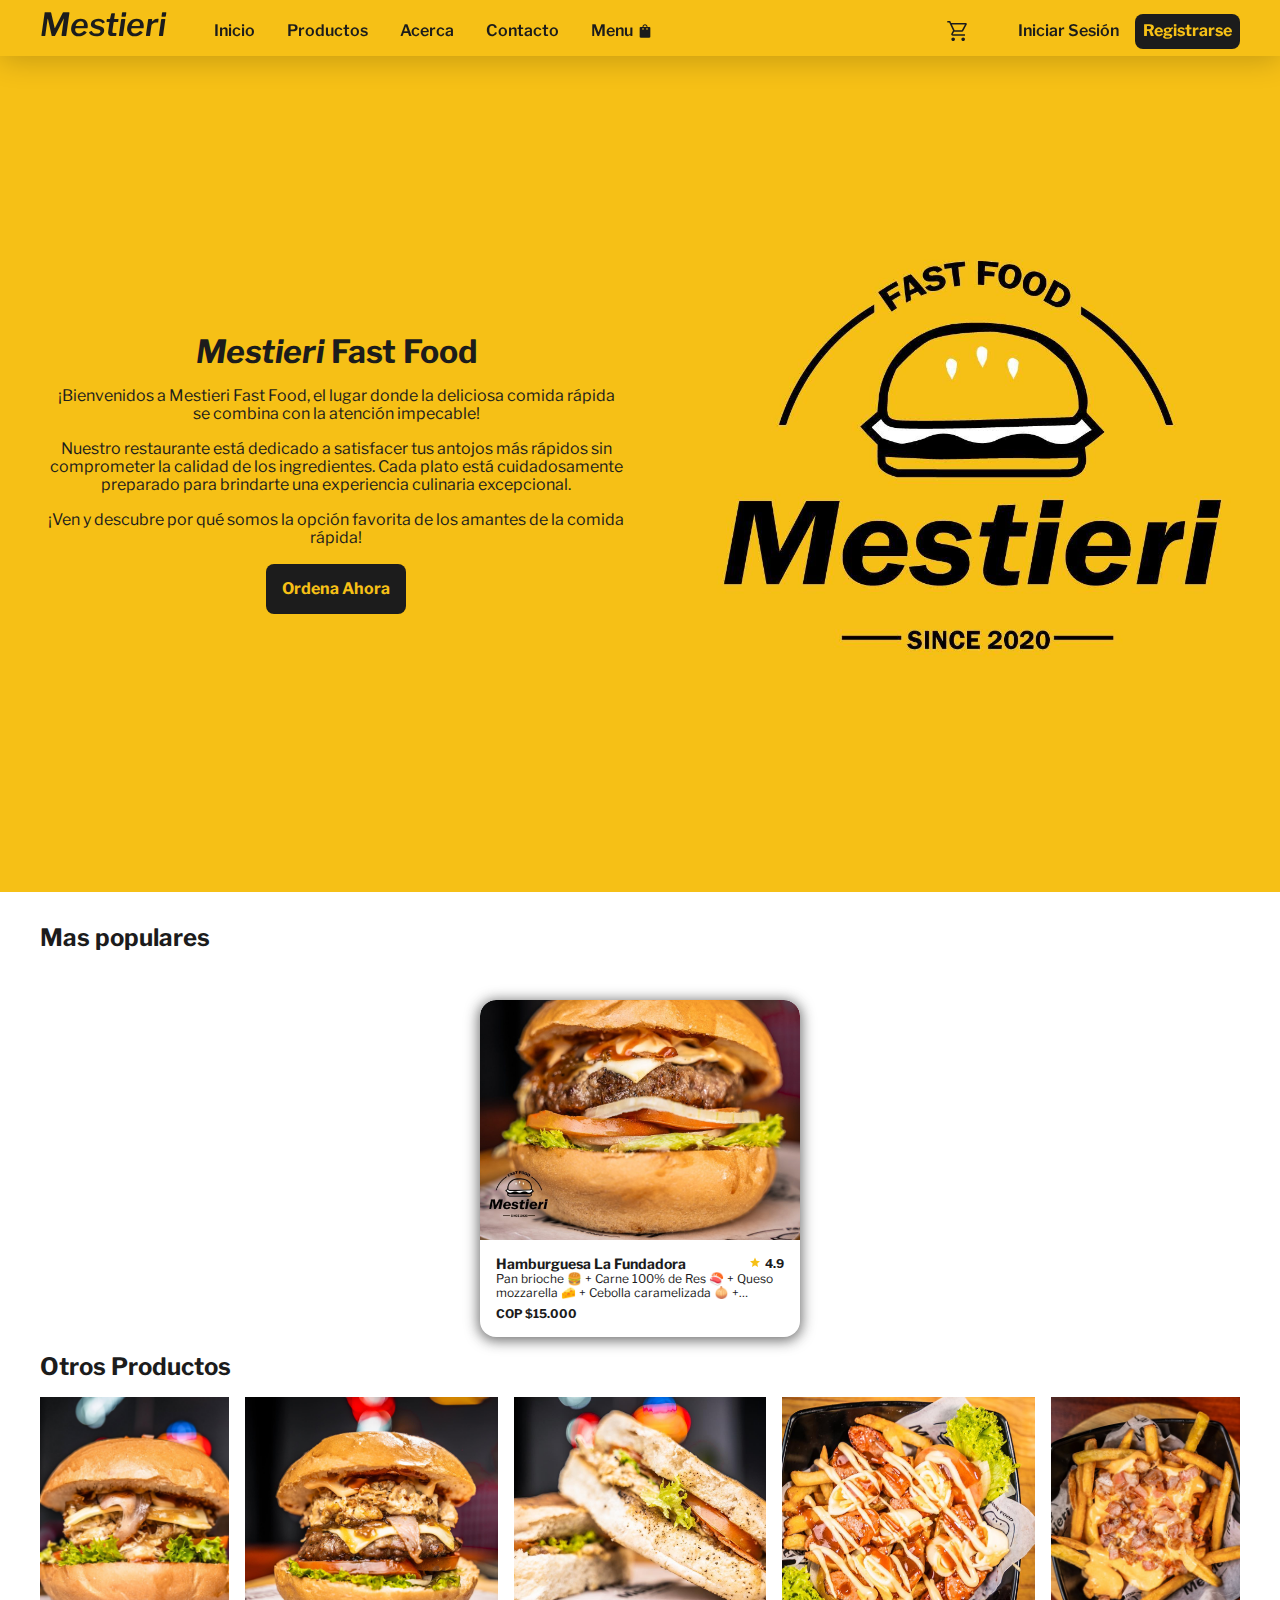
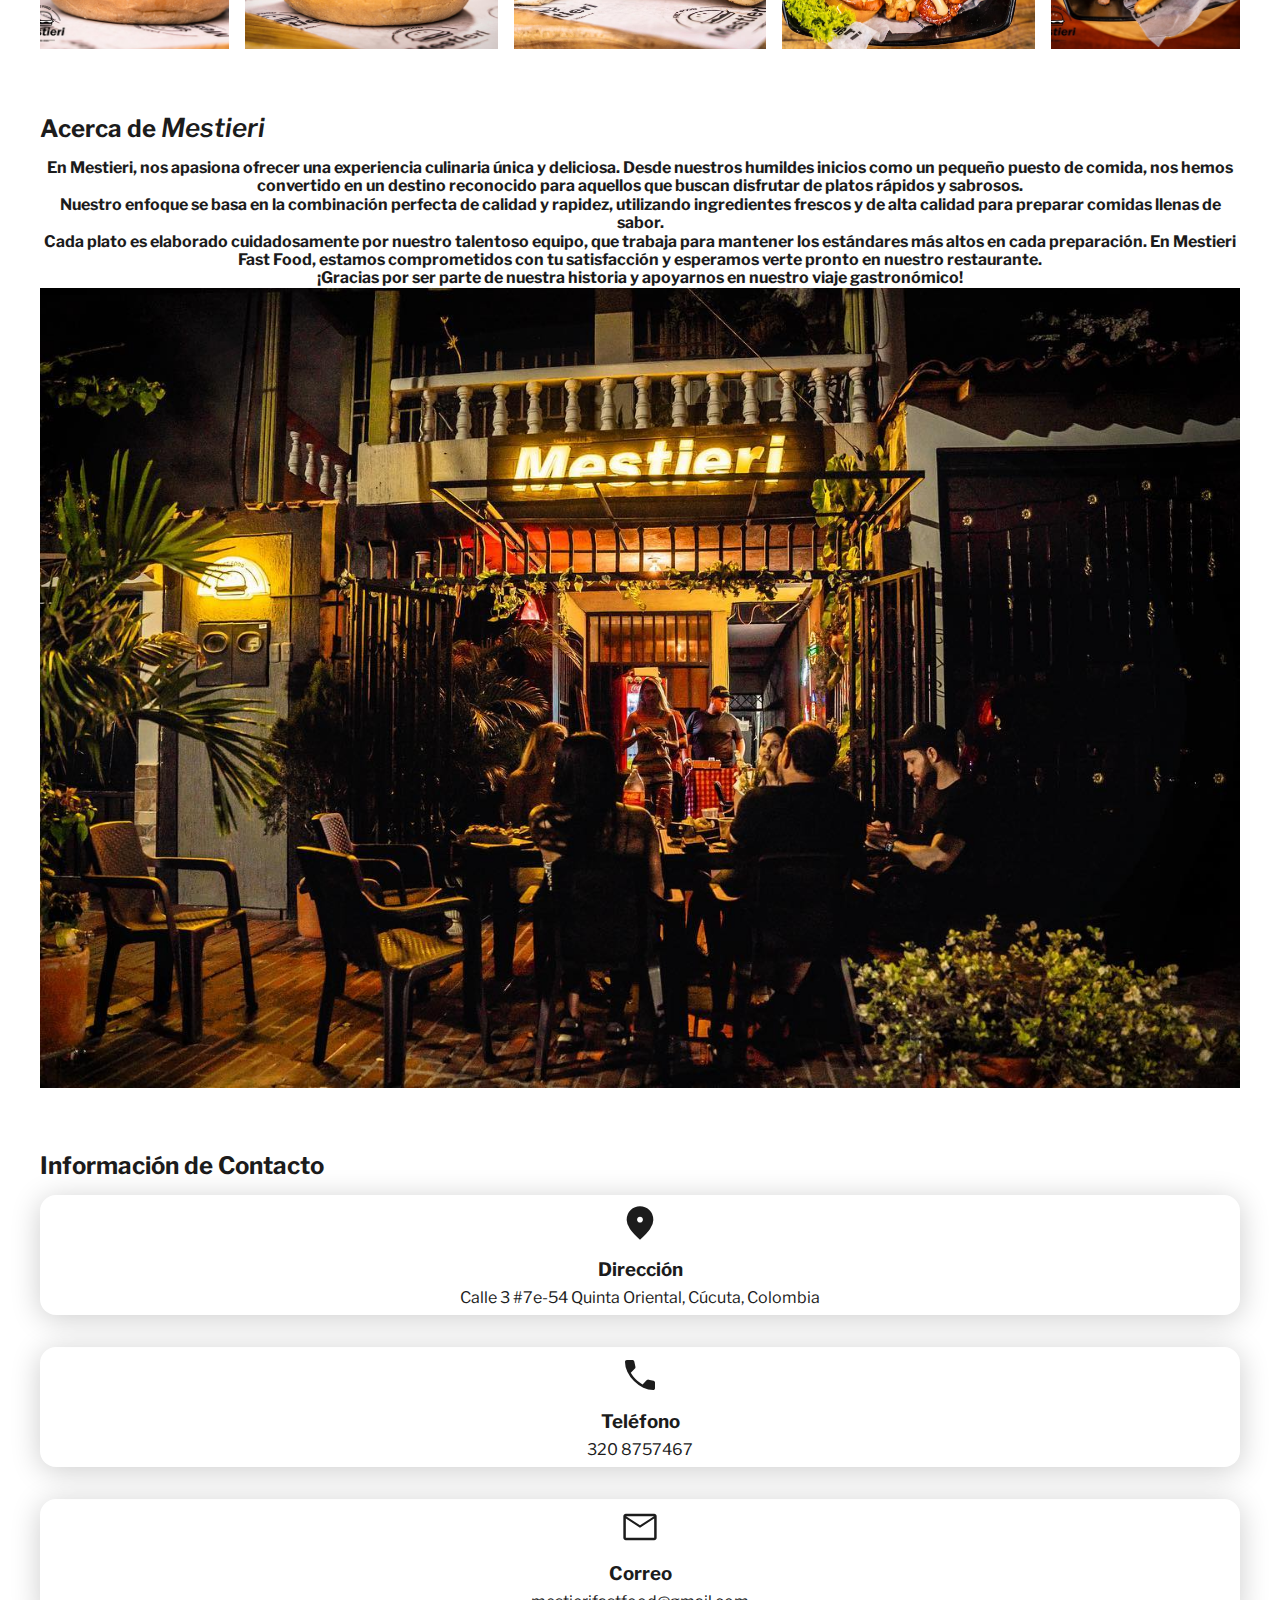
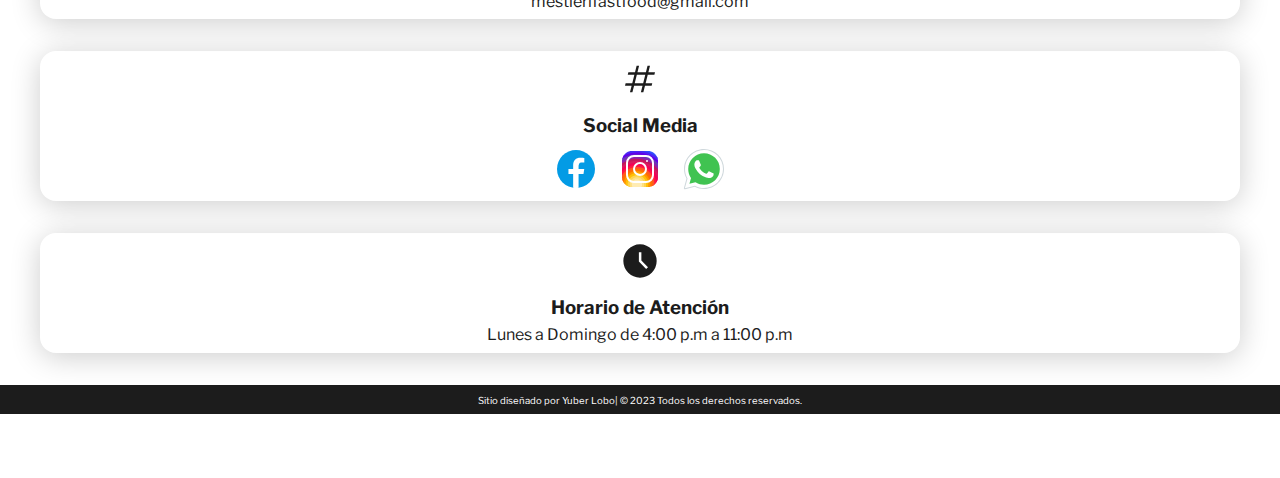
==== index.html @ 9eaffbb9 "Se añade el carrito de compras vers. movil" ====
<!DOCTYPE html>
<html lang="en">

<head>
    <meta charset="UTF-8">
    <meta name="viewport" content="width=device-width, initial-scale=1.0">
    <link rel="stylesheet" href="css/normalize.css">
    <link rel="stylesheet" type="text/css" href="css/style.css">
    <title>Document</title>
</head>

<body>
    <!-- *Header* -->
    <header class="header">

        <div class="container_max-width">

            <div class="header__nav">
                <div class="logo">
                    <a class="logo__text" href="index.html">Mestieri</a>
                </div>

                <nav class="nav">
                    <ul class="nav__sections">
                        <li class="nav__items"><a class="nav__link" href="#inicio">Inicio</a></li>
                        <li class="nav__items"><a class="nav__link" href="#productos">Productos</a></li>
                        <li class="nav__items"><a class="nav__link" href="#acerca">Acerca</a></li>
                        <li class="nav__items"><a class="nav__link" href="#contacto">Contacto</a></li>
                        <li class="nav__items"><a class="nav__link nav__link-svg" href="menu.html">Menu
                                <svg class="icons" xmlns="http://www.w3.org/2000/svg" height="48"
                                    viewBox="0 -960 960 960" width="48">
                                    <path
                                        d="M220-80q-24 0-42-18t-18-42v-520q0-24 18-42t42-18h110v-10q0-63 43.5-106.5T480-880q63 0 106.5 43.5T630-730v10h110q24 0 42 18t18 42v520q0 24-18 42t-42 18H220Zm170-640h180v-10q0-38-26-64t-64-26q-38 0-64 26t-26 64v10Zm210 180q13 0 21.5-8.5T630-570v-90h-60v90q0 13 8.5 21.5T600-540Zm-240 0q13 0 21.5-8.5T390-570v-90h-60v90q0 13 8.5 21.5T360-540Z" />
                                </svg>
                            </a>
                        </li>
                    </ul>
                </nav>
            </div>

            <div class="header__options">
                <a href="shopping-cart.html" class="shopping-cart">
                    <svg class="icons" xmlns="http://www.w3.org/2000/svg" height="48" viewBox="0 -960 960 960"
                        width="48">
                        <path
                            d="M286.788-81Q257-81 236-102.212q-21-21.213-21-51Q215-183 236.212-204q21.213-21 51-21Q317-225 338-203.788q21 21.213 21 51Q359-123 337.788-102q-21.213 21-51 21Zm400 0Q657-81 636-102.212q-21-21.213-21-51Q615-183 636.212-204q21.213-21 51-21Q717-225 738-203.788q21 21.213 21 51Q759-123 737.788-102q-21.213 21-51 21ZM235-741l110 228h288l125-228H235Zm-30-60h589.074q22.964 0 34.945 21Q841-759 829-738L694-495q-11 19-28.559 30.5Q647.881-453 627-453H324l-56 104h491v60H277q-42 0-60.5-28t.5-63l64-118-152-322H51v-60h117l37 79Zm140 288h288-288Z" />
                    </svg>
                </a>

                <div class="header__access">
                    <div class="log-in log-in--hidden">
                        <a href="#log-in">Iniciar Sesión</a>
                    </div>

                    <div class="sign-up link_to_btn link_to_btn--dark log-up--hidden">
                        <a href="#sign-up">Registrarse</a>
                    </div>
                </div>

            </div>

            <div class="menu-btn">
                <svg class="icons menu_bars" xmlns="http://www.w3.org/2000/svg" height="48" viewBox="0 -960 960 960"
                    width="48">
                    <path d="M120-240v-60h720v60H120Zm0-210v-60h720v60H120Zm0-210v-60h720v60H120Z" />
                </svg>
                <svg class="icons menu_close menu_close--hidden" xmlns="http://www.w3.org/2000/svg" height="48"
                    viewBox="0 -960 960 960" width="48">
                    <path
                        d="m249-207-42-42 231-231-231-231 42-42 231 231 231-231 42 42-231 231 231 231-42 42-231-231-231 231Z" />
                </svg>
            </div>

        </div>
    </header>

    <!-- *Main* -->
    <main class="main">

        <!-- *Home* -->
        <section id="inicio" class="home">

            <div class="home__text_lg">
                <h1 class="home__title"><em class="home__logo">Mestieri</em> Fast Food</h1>
                <p class="home__parragraph">¡Bienvenidos a Mestieri Fast Food, el lugar donde la deliciosa comida rápida
                    se combina
                    con la atención impecable!</p>
                <p class="home__parragraph">
                    Nuestro restaurante está dedicado a satisfacer tus antojos más rápidos sin comprometer
                    la calidad de los ingredientes. Cada plato está cuidadosamente preparado para brindarte
                    una experiencia culinaria excepcional.
                </p>
                <p class="home__parragraph">
                    ¡Ven y descubre por qué somos la opción favorita de los amantes de la comida rápida!
                </p>
                <a class="home__btn link_to_btn link_to_btn--dark" href="#">Ordena Ahora</a>
            </div>
            <figure class="home__figure">
                <img class="home__img" src="assets/images/logo-mestieri.jpg" alt="">
            </figure>

        </section>

        <section id="productos" class="products section_padding">

            <article class="products__popular container_max-width">
                <h2 class="section__title">Mas populares</h2>

                <div class="cards">
                    <a href="#card-1" class="card__modal">
                        <div class="card">
                            <figure class="card__header">
                                <img class="card__img" src="assets/images/products/hamburguesa-la-fundadora.jpg"
                                    alt="Hamburguesa Fundadora">
                            </figure>

                            <div class="card__body">

                                <div class="card__body-section-start">
                                    <h3 class="card__title">Hamburguesa La Fundadora</h3>
                                    <div class="card__rating">
                                        <svg class="card__icon icons" xmlns="http://www.w3.org/2000/svg" height="48"
                                            viewBox="0 -960 960 960" width="48">
                                            <path
                                                d="m233-80 65-281L80-550l288-25 112-265 112 265 288 25-218 189 65 281-247-149L233-80Z" />
                                        </svg>
                                        <span class="card__score">4.9</span>
                                    </div>
                                </div>
                                <p class="card__description">
                                    Pan brioche 🍔 + Carne 100% de Res 🍣 + Queso mozzarella 🧀 + Cebolla caramelizada
                                    🧅 +
                                    Tocineta 🥓 + Vegetales frescos 🥬🥒 + salsas de la casa. 🍶
                                </p>
                                <div class="card__body-section-end">
                                    <h4 class="card__price">COP $15.000</h4>
                                    <a href="shopping-cart.html" class="card__add-cart-btn card__add-cart-btn--hidden">
                                        <svg class="icons" xmlns="http://www.w3.org/2000/svg" height="48"
                                            viewBox="0 -960 960 960" width="48">
                                            <path
                                                d="M465-613v-123H341v-60h124v-123h60v123h123v60H525v123h-60ZM289.788-80Q260-80 239-101.212q-21-21.213-21-51Q218-182 239.212-203q21.213-21 51-21Q320-224 341-202.788q21 21.213 21 51Q362-122 340.788-101q-21.213 21-51 21Zm404 0Q664-80 643-101.212q-21-21.213-21-51Q622-182 643.212-203q21.213-21 51-21Q724-224 745-202.788q21 21.213 21 51Q766-122 744.788-101q-21.213 21-51 21ZM290-287q-42 0-61.5-34t.5-69l61-111-150-319H62v-60h116l170 364h292l156-280 52 28-153 277q-9.362 16.667-24.681 25.833Q655-456 634-456H334l-62 109h494v60H290Z" />
                                        </svg>
                                    </a>
                                    <div class="card__quantity-btn card__quantity-btn--hidden">
                                        <svg class="icons" xmlns="http://www.w3.org/2000/svg" height="48"
                                            viewBox="0 -960 960 960" width="48">
                                            <path d="M200-450v-60h560v60H200Z" />
                                        </svg>
                                        <span class="card__num-items">1</span>
                                        <svg class="icons" xmlns="http://www.w3.org/2000/svg" height="48"
                                            viewBox="0 -960 960 960" width="48">
                                            <path d="M450-450H200v-60h250v-250h60v250h250v60H510v250h-60v-250Z" />
                                        </svg>
                                    </div>
                                </div>
                            </div>
                        </div>
                    </a>

                </div>

            </article>

            <article class="products__others container_max-width">
                <h2 class="section__title">Otros Productos</h2>
                <div class="slider">
                    <div class="slider__slide">
                        <img class="slider__img" src="/assets/images/products/hamburguesa-de-pollo.jpg" alt="">
                        <div class="slider__hover">
                            <h3 class="slider__title">Hamburguesa de Pollo</h3>
                            <a class="slider__btn link_to_btn link_to_btn--light" href="#">Ordena Ahora</a>
                        </div>
                    </div>
                    <div class="slider__slide">
                        <img class="slider__img" src="/assets/images/products/hamburguesa-mixta.jpg" alt="">
                        <div class="slider__hover">
                            <h3 class="slider__title">Hamburguesa Mixta</h3>
                            <a class="slider__btn link_to_btn link_to_btn--light" href="#">Ordena Ahora</a>
                        </div>
                    </div>
                    <div class="slider__slide">
                        <img class="slider__img" src="/assets/images/products/sandwich-pollo.jpg" alt="">
                        <div class="slider__hover">
                            <h3 class="slider__title">Sandwich de Pollo</h3>
                            <a class="slider__btn link_to_btn link_to_btn--light" href="#">Ordena Ahora</a>
                        </div>
                    </div>
                    <div class="slider__slide">
                        <img class="slider__img" src="/assets/images/products/salchipapa-basica-principal.jpg" alt="">
                        <div class="slider__hover">
                            <h3 class="slider__title">Salchipapa Básica Principal</h3>
                            <a class="slider__btn link_to_btn link_to_btn--light" href="#">Ordena Ahora</a>
                        </div>
                    </div>
                    <div class="slider__slide">
                        <img class="slider__img" src="/assets/images/products/papas-cheedar.jpg" alt="">
                        <div class="slider__hover">
                            <h3 class="slider__title">Papas Cheedar</h3>
                            <a class="slider__btn link_to_btn link_to_btn--light" href="#">Ordena Ahora</a>
                        </div>
                    </div>
                </div>
            </article>

        </section>

        <section id="acerca" class="about section_padding hero-image" data-opacity-color="var(--white-alpha-color)"
            data-url="url('assets/images/acerca.jpg')" data-attachment="scroll">
            <article class="about__container container_max-width">
                <h2 class="section__title">Acerca de <span class="about__span">Mestieri</span></h2>

                <p class="about__paragraph">
                    En Mestieri, nos apasiona ofrecer una experiencia culinaria única y deliciosa. Desde nuestros
                    humildes inicios como un pequeño puesto de comida, nos hemos convertido en un destino reconocido
                    para
                    aquellos que buscan disfrutar de platos rápidos y sabrosos.
                </p>
                <p class="about__paragraph">
                    Nuestro enfoque se basa en la combinación perfecta de calidad y rapidez, utilizando ingredientes
                    frescos y de alta calidad para preparar comidas llenas de sabor.
                </p>
                <p class="about__paragraph">
                    Cada plato es elaborado cuidadosamente por nuestro talentoso equipo, que trabaja para mantener los
                    estándares más altos en cada preparación. En Mestieri Fast Food, estamos comprometidos con tu
                    satisfacción y esperamos verte pronto en nuestro restaurante.
                </p>
                <p class="about__paragraph">
                    ¡Gracias por ser parte de nuestra historia y apoyarnos en nuestro viaje gastronómico!
                </p>
                <figure class="about__figure">
                    <img class="about_img" src="assets/images/acerca.jpg" alt="">
                </figure>
            </article>

        </section>

        <section id="contacto" class="contact section_padding">

            <article class="container_max-width">
                <h2 class="section__title">Información de Contacto</h2>
                <ul class="contact__info">
                    <li class="contact__items">
                        <svg class="contact__icons icons" xmlns="http://www.w3.org/2000/svg" height="48"
                            viewBox="0 -960 960 960" width="48">
                            <path
                                d="M480.089-490Q509-490 529.5-510.589q20.5-20.588 20.5-49.5Q550-589 529.411-609.5q-20.588-20.5-49.5-20.5Q451-630 430.5-609.411q-20.5 20.588-20.5 49.5Q410-531 430.589-510.5q20.588 20.5 49.5 20.5ZM480-80Q319-217 239.5-334.5T160-552q0-150 96.5-239T480-880q127 0 223.5 89T800-552q0 100-79.5 217.5T480-80Z" />
                        </svg>
                        <h3 class="contact__subtitle section__title">Dirección</h3>
                        <span class="contact__text">Calle 3 #7e-54 Quinta Oriental, Cúcuta, Colombia</span>
                    </li>
                    <li class="contact__items">
                        <svg class="contact__icons icons" xmlns="http://www.w3.org/2000/svg" height="48"
                            viewBox="0 -960 960 960" width="48">
                            <path
                                d="M795-120q-116 0-236.5-56T335-335Q232-438 176-558.5T120-795q0-19 13-32t32-13h140q14 0 24 10t14 25l27 126q2 14-.5 25.5T359-634L259-533q26 44 55 82t64 72q37 38 78 69.5t86 55.5l95-98q10-11 23-15t26-2l119 26q15 4 25 16t10 27v135q0 19-13 32t-32 13Z" />
                        </svg>
                        <h3 class="contact__subtitle section__title">Teléfono</h3>
                        320 8757467
                    </li>
                    <li class="contact__items">
                        <svg class="contact__icons icons" xmlns="http://www.w3.org/2000/svg" height="48"
                            viewBox="0 -960 960 960" width="48">
                            <path
                                d="M140-160q-24 0-42-18t-18-42v-520q0-24 18-42t42-18h680q24 0 42 18t18 42v520q0 24-18 42t-42 18H140Zm340-302L140-685v465h680v-465L480-462Zm0-60 336-218H145l335 218ZM140-685v-55 520-465Z" />
                        </svg>
                        <h3 class="contact__subtitle section__title">Correo</h3>
                        mestierifastfood@gmail.com
                    </li>
                    <li class="contact__items">
                        <svg class="contact__icons icons" xmlns="http://www.w3.org/2000/svg" height="48"
                            viewBox="0 -960 960 960" width="48">
                            <path
                                d="m239-160 40-159H120l15-60h159l51-202H186l15-60h159l39-159h59l-39 159h203l39-159h59l-39 159h159l-15 60H666l-51 202h159l-15 60H600l-40 159h-59l40-159H338l-40 159h-59Zm114-219h203l51-202H404l-51 202Z" />
                        </svg>
                        <h3 class="contact__subtitle section__title">Social Media</h3>
                        <div class="contact__social-media">
                            <img src="assets/icons/facebook.svg" alt="">
                            <img src="assets/icons/instagram.svg" alt="">
                            <img src="assets/icons/whatsapp.svg" alt="">
                        </div>
                    </li>
                    <li class="contact__items">
                        <svg class="contact__icons icons" xmlns="http://www.w3.org/2000/svg" height="48"
                            viewBox="0 -960 960 960" width="48">
                            <path
                                d="m627-287 45-45-159-160v-201h-60v225l174 181ZM480-80q-82 0-155-31.5t-127.5-86Q143-252 111.5-325T80-480q0-82 31.5-155t86-127.5Q252-817 325-848.5T480-880q82 0 155 31.5t127.5 86Q817-708 848.5-635T880-480q0 82-31.5 155t-86 127.5Q708-143 635-111.5T480-80Z" />
                        </svg>
                        <h3 class="contact__subtitle section__title">Horario de Atención</h3>
                        <span>Lunes a Domingo de 4:00 p.m a 11:00 p.m</span>
                    </li>
                </ul>
            </article>

        </section>

    </main>

    <footer class="footer">
        <small>Sitio diseñado por <a class="footer__link" href="">Yuber Lobo</a>| © 2023 Todos los derechos
            reservados.</small>
    </footer>


    <article class="modal modal-card" id="card-1">

        <div class="modal__content modal-card__content">

            <a href="#cerrar" class="modal-card__close modal__close">
                <svg class="icons" xmlns="http://www.w3.org/2000/svg" viewBox="0 0 30 30" width="30px" height="30px">
                    <path
                        d="M15,3C8.373,3,3,8.373,3,15c0,6.627,5.373,12,12,12s12-5.373,12-12C27,8.373,21.627,3,15,3z M16.414,15 c0,0,3.139,3.139,3.293,3.293c0.391,0.391,0.391,1.024,0,1.414c-0.391,0.391-1.024,0.391-1.414,0C18.139,19.554,15,16.414,15,16.414 s-3.139,3.139-3.293,3.293c-0.391,0.391-1.024,0.391-1.414,0c-0.391-0.391-0.391-1.024,0-1.414C10.446,18.139,13.586,15,13.586,15 s-3.139-3.139-3.293-3.293c-0.391-0.391-0.391-1.024,0-1.414c0.391-0.391,1.024-0.391,1.414,0C11.861,10.446,15,13.586,15,13.586 s3.139-3.139,3.293-3.293c0.391-0.391,1.024-0.391,1.414,0c0.391,0.391,0.391,1.024,0,1.414C19.554,11.861,16.414,15,16.414,15z" />
                </svg>
            </a>

            <div class="modal-card__header hero-image"
                style="--hero-image-url: url('/assets/images/products/hamburguesa-la-fundadora.jpg')">
            </div>

            <div class="modal-card__body card__body">

                <div class="modal-card__body-section-start card__body-section-start">
                    <h3 class="modal-card__title card__title">Hamburguesa La Fundadora</h3>
                    <div class="modal-card__rating card__rating">
                        <svg class="modal-card__icon card__icon icons" xmlns="http://www.w3.org/2000/svg" height="48"
                            viewBox="0 -960 960 960" width="48">
                            <path
                                d="m233-80 65-281L80-550l288-25 112-265 112 265 288 25-218 189 65 281-247-149L233-80Z" />
                        </svg>
                        <span class="modal-card__score card__score">4.9</span>
                    </div>
                </div>

                <p class="modal-card__description card__description">
                    Pan brioche 🍔 + Carne 100% de Res 🍣 + Queso mozzarella 🧀 + Cebolla caramelizada
                    🧅 +
                    Tocineta 🥓 + Vegetales frescos 🥬🥒 + salsas de la casa. 🍶
                </p>

                <div class="modal-card__body-section-end card__body-section-end">
                    <h4 class="modal-card__price card__price">COP $15.000</h4>

                    <button class="modal-card__add-cart-btn card__add-cart-btn modal-card__ card__add-cart-btn--hidden">
                        <svg class="icons" xmlns="http://www.w3.org/2000/svg" height="48" viewBox="0 -960 960 960"
                            width="48">
                            <path
                                d="M465-613v-123H341v-60h124v-123h60v123h123v60H525v123h-60ZM289.788-80Q260-80 239-101.212q-21-21.213-21-51Q218-182 239.212-203q21.213-21 51-21Q320-224 341-202.788q21 21.213 21 51Q362-122 340.788-101q-21.213 21-51 21Zm404 0Q664-80 643-101.212q-21-21.213-21-51Q622-182 643.212-203q21.213-21 51-21Q724-224 745-202.788q21 21.213 21 51Q766-122 744.788-101q-21.213 21-51 21ZM290-287q-42 0-61.5-34t.5-69l61-111-150-319H62v-60h116l170 364h292l156-280 52 28-153 277q-9.362 16.667-24.681 25.833Q655-456 634-456H334l-62 109h494v60H290Z" />
                        </svg>
                    </button>

                    <div class="modal-card__quantity-btn card__quantity-btn">
                        <svg class="card__remove icons" xmlns="http://www.w3.org/2000/svg" height="48"
                            viewBox="0 -960 960 960" width="48">
                            <path d="M200-450v-60h560v60H200Z" />
                        </svg>
                        <input type="number" data-num-items value="1" class="card__num-items"></input>
                        <svg class="card__add icons" xmlns="http://www.w3.org/2000/svg" height="48"
                            viewBox="0 -960 960 960" width="48">
                            <path d="M450-450H200v-60h250v-250h60v250h250v60H510v250h-60v-250Z" />
                        </svg>
                    </div>

                </div>

                <div class="modal-card__cart-btn">
                    <a href="#" class="link_to_btn link_to_btn--light">Añadir al Carrito</a>
                    <a href="#" class="link_to_btn link_to_btn--light">Comprar</a>
                </div>
            </div>

        </div>

    </article>

    <article class="modal modal_log-in" id="log-in">
        <div class="modal__content">
            <a href="#cerrar" class="modal__close">
                <svg class="icons" xmlns="http://www.w3.org/2000/svg" viewBox="0 0 30 30" width="30px" height="30px">
                    <path
                        d="M15,3C8.373,3,3,8.373,3,15c0,6.627,5.373,12,12,12s12-5.373,12-12C27,8.373,21.627,3,15,3z M16.414,15 c0,0,3.139,3.139,3.293,3.293c0.391,0.391,0.391,1.024,0,1.414c-0.391,0.391-1.024,0.391-1.414,0C18.139,19.554,15,16.414,15,16.414 s-3.139,3.139-3.293,3.293c-0.391,0.391-1.024,0.391-1.414,0c-0.391-0.391-0.391-1.024,0-1.414C10.446,18.139,13.586,15,13.586,15 s-3.139-3.139-3.293-3.293c-0.391-0.391-0.391-1.024,0-1.414c0.391-0.391,1.024-0.391,1.414,0C11.861,10.446,15,13.586,15,13.586 s3.139-3.139,3.293-3.293c0.391-0.391,1.024-0.391,1.414,0c0.391,0.391,0.391,1.024,0,1.414C19.554,11.861,16.414,15,16.414,15z" />
                </svg>
            </a>
            <form action="" class="form form_log-in">
                <legend class="form__title">Iniciar Sesión</legend>
                <input class="form__input" type="email" name="email" id="log-in-email" placeholder="Ingresa tu correo"
                    title="Ingresa aquí tu correo">
                <input class="form__input" type="password" name="password" id="log-in-password"
                    placeholder="Ingresa aquí tu contraseña" title="Ingresa aquí tu contraseña">
                <input class="form__btn" type="submit" value="Login">
            </form>
            <div class="modal__links">
                <a href="#">¿Has olvidado tu contraseña?</a>
                <p class="modal__text">¿Aun no tienes una cuenta? <a class="modal__link" href="#sign-up">Regístrate</a>
                </p>
            </div>
        </div>
    </article>

    <article class="modal modal_sign-up" id="sign-up">
        <div class="modal__content">
            <a href="#cerrar" class="modal__close">
                <svg class="icons" xmlns="http://www.w3.org/2000/svg" viewBox="0 0 30 30" width="30px" height="30px">
                    <path
                        d="M15,3C8.373,3,3,8.373,3,15c0,6.627,5.373,12,12,12s12-5.373,12-12C27,8.373,21.627,3,15,3z M16.414,15 c0,0,3.139,3.139,3.293,3.293c0.391,0.391,0.391,1.024,0,1.414c-0.391,0.391-1.024,0.391-1.414,0C18.139,19.554,15,16.414,15,16.414 s-3.139,3.139-3.293,3.293c-0.391,0.391-1.024,0.391-1.414,0c-0.391-0.391-0.391-1.024,0-1.414C10.446,18.139,13.586,15,13.586,15 s-3.139-3.139-3.293-3.293c-0.391-0.391-0.391-1.024,0-1.414c0.391-0.391,1.024-0.391,1.414,0C11.861,10.446,15,13.586,15,13.586 s3.139-3.139,3.293-3.293c0.391-0.391,1.024-0.391,1.414,0c0.391,0.391,0.391,1.024,0,1.414C19.554,11.861,16.414,15,16.414,15z" />
                </svg>
            </a>
            <form action="" class="form form_sign-up">
                <legend class="form__title">Registrarse</legend>

                <div class="form__input-box">
                    <input class="form__input" type="text" name="name" id="name" placeholder="Ingresa tu nombre"
                        title="Ingresa aquí tu nombre">
                    <input class="form__input" type="text" name="last-name" id="last-name"
                        placeholder="Ingresa tu apellido" title="Ingresa aquí tu apellido">
                </div>

                <div class="form__input-box">
                    <input class="form__input" type="number" name="doc-number" id="doc-number"
                        placeholder="Ingresa tu numero de documento" title="Ingresa aquí tu numero de documento">

                    <select class="form__select form__select--unselected" name="doc-type" id="doc-type">
                        <option class="form__option" value="none" hidden>Ingrese el tipo de documento</option>
                        <option class="form__option" value="CC">Cédula de Ciudadanía</option>
                        <option class="form__option" value="CE">Cédula de Extranjería</option>
                    </select>

                </div>

                <div class="form__input-box">
                    <input class="form__input" type="tel" name="phone" id="phone"
                        placeholder="Ingresa tu numero de teléfono" title="Ingresa aquí tu numero de teléfono">
                    <input class="form__input" type="text" name="address" id="address"
                        placeholder="Ingresa tu dirección" title="Ingresa aquí tu dirección">
                </div>

                <div class="form__input-box">
                    <input class="form__input" type="email" name="email" id="sign-up-email"
                        placeholder="Ingresa tu correo" title="Ingresa aquí tu correo">
                    <input class="form__input" type="password" name="sign-up-password" id="password"
                        placeholder="Ingresa aquí tu contraseña" title="Ingresa aquí tu contraseña">
                </div>
                <input class="form__btn" type="submit" value="Registrarse">

            </form>
        </div>
    </article>

    <script type="module" src="js/script.js"></script>
</body>

</html>
---- css/style.css ----
/* ********** Custom Properties ********** */
@font-face {
    font-family: Libre-Franklin;
    src: url(/assets/fonts/LibreFranklin-Regular.ttf);
    font-weight: 400;
    font-style: normal;
}

@font-face {
    font-family: Libre-Franklin;
    src: url(/assets/fonts/LibreFranklin-SemiBold.ttf);
    font-weight: 600;
    font-style: normal;
}

@font-face {
    font-family: Libre-Franklin;
    src: url(/assets/fonts/LibreFranklin-SemiBoldItalic.ttf);
    font-weight: 600;
    font-style: italic;
}

@font-face {
    font-family: Libre-Franklin;
    src: url(/assets/fonts/LibreFranklin-BoldItalic.ttf);
    font-weight: 700;
    font-style: italic;
}

@font-face {
    font-family: Libre-Franklin;
    src: url(/assets/fonts/LibreFranklin-Bold.ttf);
    font-weight: 700;
    font-style: normal;
}

:root {
    --first-color: #f6c016;

    --second-color: #1C1C1C;
    --black-alpha-color: rgba(0, 0, 0, 0.5);
    --third-color: #FFFFFF;
    --white-alpha-color: rgba(255, 255, 255, 0.5);

    --font: Libre-Franklin, sans-serif;
    --font-regular: 400;
    --font-medium: 500;
    --font-semi-bold: 600;
    --font-bold: 700;

    --box-shadow: 0px 4px 30px rgba(0, 0, 0, 0.2);

    --max-width: 1200px;
    --header-height: 64px;

    --color-select: ;
}

/* **************** Reset **************** */

html {
    scroll-behavior: smooth;
}

body {
    font-family: var(--font);
    font-size: 16px;
    overflow-x: hidden;
    color: var(--second-color);
}

img,
picture,
video,
iframe,
figure {
    margin: 0;
    max-width: 100%;
    width: 100%;
    display: block;
}

a {
    display: block;
    text-decoration: none;
    color: inherit;
    font-size: inherit;
    -webkit-tap-highlight-color: transparent;
}

p a {
    display: inline;
}

ul {
    margin: 0;
    padding: 0;
    list-style: none;
}

h1,
h2,
h3,
h4,
h5,
h6 {
    margin: 0;
}

p,
span,
a,
strong,
blockquote,
b,
u {
    margin: 0;
    font-size: 1em;
    font-weight: inherit;
    font-style: inherit;
    text-decoration: none;
    color: inherit;
}

form,
input,
textarea,
select,
button,
label {
    font-family: inherit;
    font-size: inherit;
    background-color: transparent;
    color: inherit;
    display: block;
}

button {
    padding: 0;
    cursor: pointer;
    border: none;
}

table,
tr,
td {
    border-collapse: collapse;
    border-spacing: 0;
}

svg {
    width: 100%;
    display: block;
    fill: currentColor;
    -webkit-tap-highlight-color: transparent;
}

/* ************** Components ************* */

/*? ********** Header ********** ¿*/

.header {
    display: flex;
    position: fixed;
    bottom: 0;
    width: 100%;
    z-index: 16;
    font-weight: var(--font-semi-bold);
    font-style: normal;
    height: var(--header-height);
    background: var(--first-color);
    box-shadow: var(--box-shadow);
}

.header .container_max-width {
    display: flex;
    justify-content: space-around;
    align-items: center;
}

.logo__text {
    color: var(--second-color);
    font-weight: var(--font-semi-bold);
    font-style: italic;
    transition: 0.5s;
}

.logo__text:hover {
    transform: scale(1.2);
}

.nav {
    position: fixed;
    bottom: var(--header-height);
    left: 0;
    right: 0;
    display: flex;
    flex-direction: column;
    align-items: center;
    justify-content: center;
    gap: 1rem;
    width: 100%;
    background-color: var(--first-color);
    opacity: 0;
    pointer-events: none;
    transition: opacity 0.5s ease;
}

.nav__sections {
    display: flex;
    flex-direction: column;
    gap: 1rem;
    width: inherit;
    text-align: center;
}

.nav__items {
    display: flex;
    align-items: center;
    justify-content: center;
    gap: 0.25rem;
    width: inherit;
    padding: 0.5em 0;
}

.nav__items:hover {
    background-color: var(--second-color);
}

.nav__items:hover .nav__link {
    color: var(--first-color);
}

.nav__items:hover .icons {
    fill: var(--first-color);
}

.nav__link {
    width: inherit;
    height: inherit;
}

.nav__link-svg {
    display: flex;
    gap: 0.25rem;
    justify-content: center;
    align-items: center;
}

.nav--active {
    opacity: 1;
    pointer-events: auto;
}

.logo__text,
.shopping-cart,
.menu-btn {
    font-size: 2em;
}

.menu-btn {
    cursor: pointer;
    -webkit-tap-highlight-color: transparent;
}

@media screen and (min-width: 768px) {}



/*? ********** HeroImage ********** ¿*/

.hero-image {
    width: 100%;
    height: 100vh;
    background-image: var(--hero-image-url);
    background-attachment: var(--hero-attachment);
    background-repeat: no-repeat;
    background-size: cover;
    background-position: center;
}

.hero-img_opacity {
    background-image: linear-gradient(var(--hero-opacity-color), var(--hero-opacity-color)), var(--hero-image-url);
}

/*? ********** Modal ********** ¿*/

.modal {
    position: fixed;
    z-index: 64;
    top: 0;
    right: 0;
    bottom: 0;
    left: 0;
    display: flex;
    justify-content: center;
    align-items: center;
    opacity: 0;
    pointer-events: none;
    background-color: var(--black-alpha-color);
    overflow-y: hidden;
}

.modal__content {
    position: relative;
    display: flex;
    justify-content: center;
    align-items: center;
    flex-direction: column;
    gap: 2rem;
    margin: 0 1rem;
    padding: 2rem 2rem;
    width: 100%;
    height: auto;
    border-radius: 1rem;
    background-color: var(--third-color);
}

.modal__close {
    position: absolute;
    top: 1rem;
    right: 1rem;
}

.modal__close .icons {
    font-size: 1.5em;
}

/*? ********** Card Movil ********** ¿*/

.cards {
    display: grid;
    grid-template-columns: 1fr;
    grid-auto-rows: auto;
    gap: 2rem;
}

.card {
    display: flex;
    flex-direction: column;
    align-items: stretch;

    max-width: 320px;
    width: 100%;
    margin: 0 auto;

    border-radius: 1rem;
    background-color: var(--third-color);

    font-size: 0.75rem;
    box-shadow: 0px 2px 13px 2px rgba(30, 30, 30, 0.62);
}


.card__header {
    width: 100%;
    height: 240px;
    overflow: hidden;
}

.card__img {
    width: inherit;
    height: inherit;
    object-fit: cover;
    object-position: bottom;
    transition: 0.5s;
}

.card__header,
.card__img {
    border-top-left-radius: 1rem;
    border-top-right-radius: 1rem;
}

.card:hover .card__img {
    transform: scale(1.2);
}

.card__body {
    display: flex;
    flex-direction: column;
    gap: 0.5rem;
    padding: 1rem;
}

.card__body-section-start,
.card__body-section-end {
    display: flex;
    justify-content: space-between;
    align-items: center;
}

.card__body-section-end {
    /* margin-top: 0.5rem; */
}

.card__title {
    text-align: left;
    font-weight: var(--font-bold);
    font-style: normal;
}

.card__rating {
    display: flex;
    align-items: baseline;
    gap: 0.25rem;
}

.card__score {
    font-weight: var(--font-bold);
    font-style: normal;
}

.card__description {
    /* usar un contenedor flexible */
    display: -webkit-box;
    /* orientar el texto verticalmente */
    -webkit-box-orient: vertical;
    /* mostrar solo 2 líneas */
    -webkit-line-clamp: 2;
    /* ancho del contenedor */
    overflow: hidden;
    /* evitar que el texto se ajuste al ancho */
    text-overflow: ellipsis;
    /* mostrar puntos suspensivos al final */
}

.card__price {
    color: var(--second-color);
    text-align: left;
    font-weight: var(--font-bold);
    font-style: normal;
}

.card__add-cart-btn,
.card__quantity-btn {
    display: flex;
    align-items: center;
    padding: 0.25rem 0.5rem;
    border-radius: 0.25rem;
    color: var(--third-color);
    background-color: var(--first-color);
}

.card__num-items {
    text-align: center;
    width: 32px;
    font-weight: var(--font-bold);
    font-style: normal;
    padding: 0.25rem 0.5rem;
    margin: 0 0.5rem;
    border: none;
    color: var(--second-color);
    background-color: var(--third-color);
}

.card__icon {
    fill: var(--first-color) !important;
}


/*? ********** Card Modal ********** ¿*/

.modal-card__content {
    display: block;
    margin: 0;
    padding: 0;
    height: 100vh;
    border-radius: 0;
}

.modal-card__close {
    left: 1rem;
}

.modal-card__close .icons {
    font-size: 2.5rem;
    fill: var(--third-color);
}


.modal-card__body {
    position: absolute;
    height: 45%;
    top: 50%;
    gap: 1rem;
    justify-content: center;
    background-color: var(--third-color);
    border-top-left-radius: 3rem;
    border-top-right-radius: 3rem;
}

.modal-card__header {
    height: 60%;
}

.modal-card__description {
    display: block;
    font-size: 1em;
}

.modal-card__body-section-end {
    font-size: 24px;
    gap: 1rem;
    justify-content: center;
}

.modal-card__price {
    order: 2;
}

/* 
.modal-card__add-cart-text-btn {
    order: 3;
} */

/* .modal-card__add-cart-text-btn .link_to_btn {
    padding: 0.75rem 0.5rem;
} */

.modal-card__cart-btn {
    display: flex;
    gap: 1rem;
    justify-content: center;
}

/*? ********** Slider Products ********** ¿*/
.slider {
    display: flex;
    gap: 1rem;
    overflow-x: scroll;
    scroll-behavior: smooth;
    scroll-snap-type: x mandatory;
    font-size: 0.75rem;
}

.slider__slide {
    position: relative;
    scroll-snap-align: start;
    min-width: 160px;
    min-height: 160px;
    overflow: hidden;
    margin: 0;
    background-color: var(--second-color);
    transition: 0.3s;
}

.slider__img {
    height: 100%;
    object-fit: cover;
}

.slider__slide:hover .slider__img {
    opacity: 0.4;
}

.slider__hover {
    z-index: 8;
    position: absolute;
    top: 0;
    left: 0;
    display: flex;
    flex-direction: column;
    justify-content: center;
    align-items: center;
    gap: 1rem;
    width: 100%;
    height: 100%;
    opacity: 0;
    pointer-events: none;
    transition: 0.3s;
}

.slider__slide:hover .slider__hover {
    opacity: 1;
    pointer-events: auto;
}

.slider__title {
    text-align: center;
    color: var(--first-color);
}

.slider__btn {
    transform: translateY(50%);
}

.slider__slide:hover .slider__btn {
    transform: translateY(0);
}

/*? ********** Login ********** ¿*/

.modal_log-in .modal__content {
    max-width: 400px;
}

.modal_sign-up .modal__content {
    max-width: 720px;
}

.modal__close:hover .icons {
    transform: scale(1.2);
}

.modal__links {
    font-size: 0.875rem;
    display: flex;
    flex-direction: column;
    align-items: center;
    gap: 0.5rem;
}

.modal__link {
    font-weight: var(--font-semi-bold);
    font-style: normal;
    color: var(--first-color);
}

.modal__text {
    margin: 0;
}

.modal[id="log-in"]:target,
.modal[id="sign-up"]:target,
.modal[id="card-1"]:target {
    opacity: 1;
    pointer-events: auto;
}

.form {
    display: flex;
    flex-direction: column;
    gap: 2rem;
    width: inherit;
}

.form__title {
    font-size: 1.5em;
    font-weight: var(--font-bold);
    font-style: normal;
    text-align: center;
}

.form__input-box {
    display: flex;
    flex-wrap: wrap;
    gap: 2rem;
    width: inherit;
}

.form__input,
.form__select {
    width: inherit;
    border: 0;
    outline: none;
    padding: 0.5rem 0;
    border-bottom: thin solid var(--second-color);
}

.form__select--unselected {
    color: var(--black-alpha-color);
}

.form__select--selected {
    color: var(--second-color);
}

.form__option {
    border: 0;
    padding: 0;
    color: var(--second-color);
}

::placeholder {
    color: var(--black-alpha-color);
}


.form__btn {
    font-weight: var(--font-semi-bold);
    font-style: normal;
    border: 0;
    align-self: center;
    width: max-content;
    padding: 0.5rem 2rem;
    border-radius: 0.5rem;
    cursor: pointer;
    color: var(--third-color);
    background-color: var(--first-color);
    transition: 0.5s;
}

.form__btn:hover {
    transform: scale(1.2);
}

@media screen and (min-width: 768px) {
    .form__input-box {
        justify-content: space-evenly;
    }

    .form_sign-up .form__input,
    .form_sign-up .form__select {
        width: 45%;
    }
}

/* ************** Utilities ************** */
.container_max-width {
    margin-left: auto;
    margin-right: auto;
    width: 100%;
    max-width: var(--max-width);
}

.section_padding {
    padding: 2rem 1rem;
}

.icons {
    cursor: pointer;
    fill: var(--second-color);
    width: 1em;
    height: 1em;
}

.icons:hover {
    transform: scale(1.2);
}

[class$='--hidden'] {
    display: none;
}

.link_to_btn {
    font-weight: var(--font-bold);
    font-style: normal;
    padding: 1em;
    border-radius: 0.5em;
    transition: all 0.5s ease-out;
}

.link_to_btn--dark {
    color: var(--first-color);
    background-color: var(--second-color);
}

.link_to_btn--light {
    color: var(--second-color);
    background-color: var(--first-color);
}

.link_to_btn:hover {
    transform: scale(1.2);
}

.text_yellow {
    color: var(--first-color);
}

.text_white_tr {
    color: transparent;
    -webkit-text-stroke: 1.5px var(--third-color);
}

.section__title {
    font-weight: var(--font-bold);
    font-style: normal;
    color: var(--second-color);
    margin-bottom: 1rem;
}

/* ************* Site Styles ************* */


.main {
    width: 100vw;
    height: auto;
}

.home {
    display: flex;
    flex-direction: column;
    align-items: center;
    justify-content: center;
    height: calc(100vh - var(--header-height));
    background-color: var(--first-color);
}


.home__text_sm {
    font-size: 7.5vw;
    font-weight: var(--font-semi-bold);
    font-style: italic;
    text-align: center;
    line-height: 1.6;
    overflow: hidden;
}

.home__text_lg,
.home__figure {
    width: 100%;
}

.home__text_lg {
    order: 2;
    height: auto;
}

.home__figure {
    display: flex;
    height: 40%;
}

.home__img {
    object-fit: contain;
    object-position: center;
}

.home__text_lg {
    display: flex;
    flex-direction: column;
    justify-content: start;
    align-items: center;
    gap: 0.5rem;
    /* padding: 0 2rem; */
    /* margin-top: var(--header-height); */
}

.home__parragraph {
    text-align: center;
    padding: 0 1rem;
}


.text_yellow,
.text_white_tr {
    display: inline-block;
}

.text_yellow {
    -moz-animation: to-move-positive 0.8s linear infinite;
    -webkit-animation: to-move-positive 0.8s linear infinite;
    animation: to-move-positive 0.8s linear;
}

.text_white_tr {
    -moz-animation: to-move-negative 0.8s linear infinite;
    -webkit-animation: to-move-negative 0.8s linear infinite;
    animation: to-move-negative 0.8s linear;
}

@keyframes to-move-positive {
    from {
        -moz-transform: translateX(100%);
        -webkit-transform: translateX(100%);
        transform: translateX(100%);
    }

    to {
        -moz-transform: translateX(-0%);
        -webkit-transform: translateX(-0%);
        transform: translateX(-0%);
    }
}

@keyframes to-move-negative {
    from {
        -moz-transform: translateX(-100%);
        -webkit-transform: translateX(-100%);
        transform: translateX(-100%);
    }

    to {
        -moz-transform: translateX(-0%);
        -webkit-transform: translateX(-0%);
        transform: translateX(-0%);
    }
}

.products {
    background: var(--third-color);
}

.products__popular {
    margin-bottom: 1rem;
}

.products__others {
    margin-top: 1rem;
}

.about {
    width: auto;
    height: auto;
}

.about__span {
    font-weight: var(--font-semi-bold);
    font-style: italic;
    font-size: 1.625rem;
}

.about__paragraph {
    font-weight: var(--font-bold);
    font-style: normal;
    text-align: center;
}

.contact__info {
    display: flex;
    flex-direction: column;
    gap: 2rem;
}

.contact__items {
    display: flex;
    flex-direction: column;
    justify-content: center;
    align-items: center;
    gap: 0.5em;
    padding: 8px;
    border-radius: 16px;
    box-shadow: var(--box-shadow);
}

.contact__subtitle {
    margin-bottom: 0;
}

.contact__text {
    text-align: center;
}

.contact__icons {
    width: 40px;
    height: 40px;
    margin-bottom: 0.5rem;
}

.contact__social-media {
    display: flex;
    gap: 1rem;
}

.footer {
    font-size: 75%;
    margin-bottom: var(--header-height);
    padding: 0.5rem;
    text-align: center;
    color: var(--third-color);
    background-color: var(--second-color);
}

.footer__link {
    display: inline-block;
}

/* ************ Media Queries ************ */

@media screen and (min-width: 1024px) {

    .header {
        align-items: center;
        position: sticky;
        top: 0;
        height: calc(var(--header-height) - 0.5rem);
        /* box-shadow: var(--box-shadow); */
    }

    .header .container_max-width {
        justify-content: space-between;
        align-items: baseline;
        padding: 0 1rem;
    }

    .header__nav,
    .header__options {
        display: flex;
        gap: 3rem;
        align-items: baseline;
    }

    .nav {
        position: static;
        flex-direction: row;
        gap: unset;
        width: unset;
        opacity: 1;
        pointer-events: auto;
    }

    .nav__sections {
        flex-direction: row;
        gap: 2rem;
    }

    .nav__items:hover {
        background-color: transparent;
    }

    .nav__items:hover .nav__link {
        color: var(--third-color);
    }

    .nav__items:hover .icons {
        fill: var(--third-color);
    }

    .header__access {
        display: flex;
        gap: 1rem;
        align-items: baseline;
    }

    .shopping-cart {
        font-size: 1.5rem;
        align-self: center;
    }

    .log-in,
    .sign-up {
        display: block;
    }

    .log-in:hover,
    .sign-up:hover {
        transform: scale(1.1);
    }

    .sign-up {
        padding: 0.5rem;
    }

    .menu-btn {
        display: none;
    }

    /* home */
    .home {
        flex-direction: row;
    }

    .home__text_sm {
        display: none;
    }

    .home__text_lg,
    .home__figure {
        width: 50%;
        height: 100%;
    }

    .home__text_lg {
        justify-content: center;
        gap: 1rem;
        order: unset;
        padding: 0 2rem;
    }

    .home__img {
        /* backdrop-filter: blur(10px);
        transform: scaleX(-1); */
    }
}
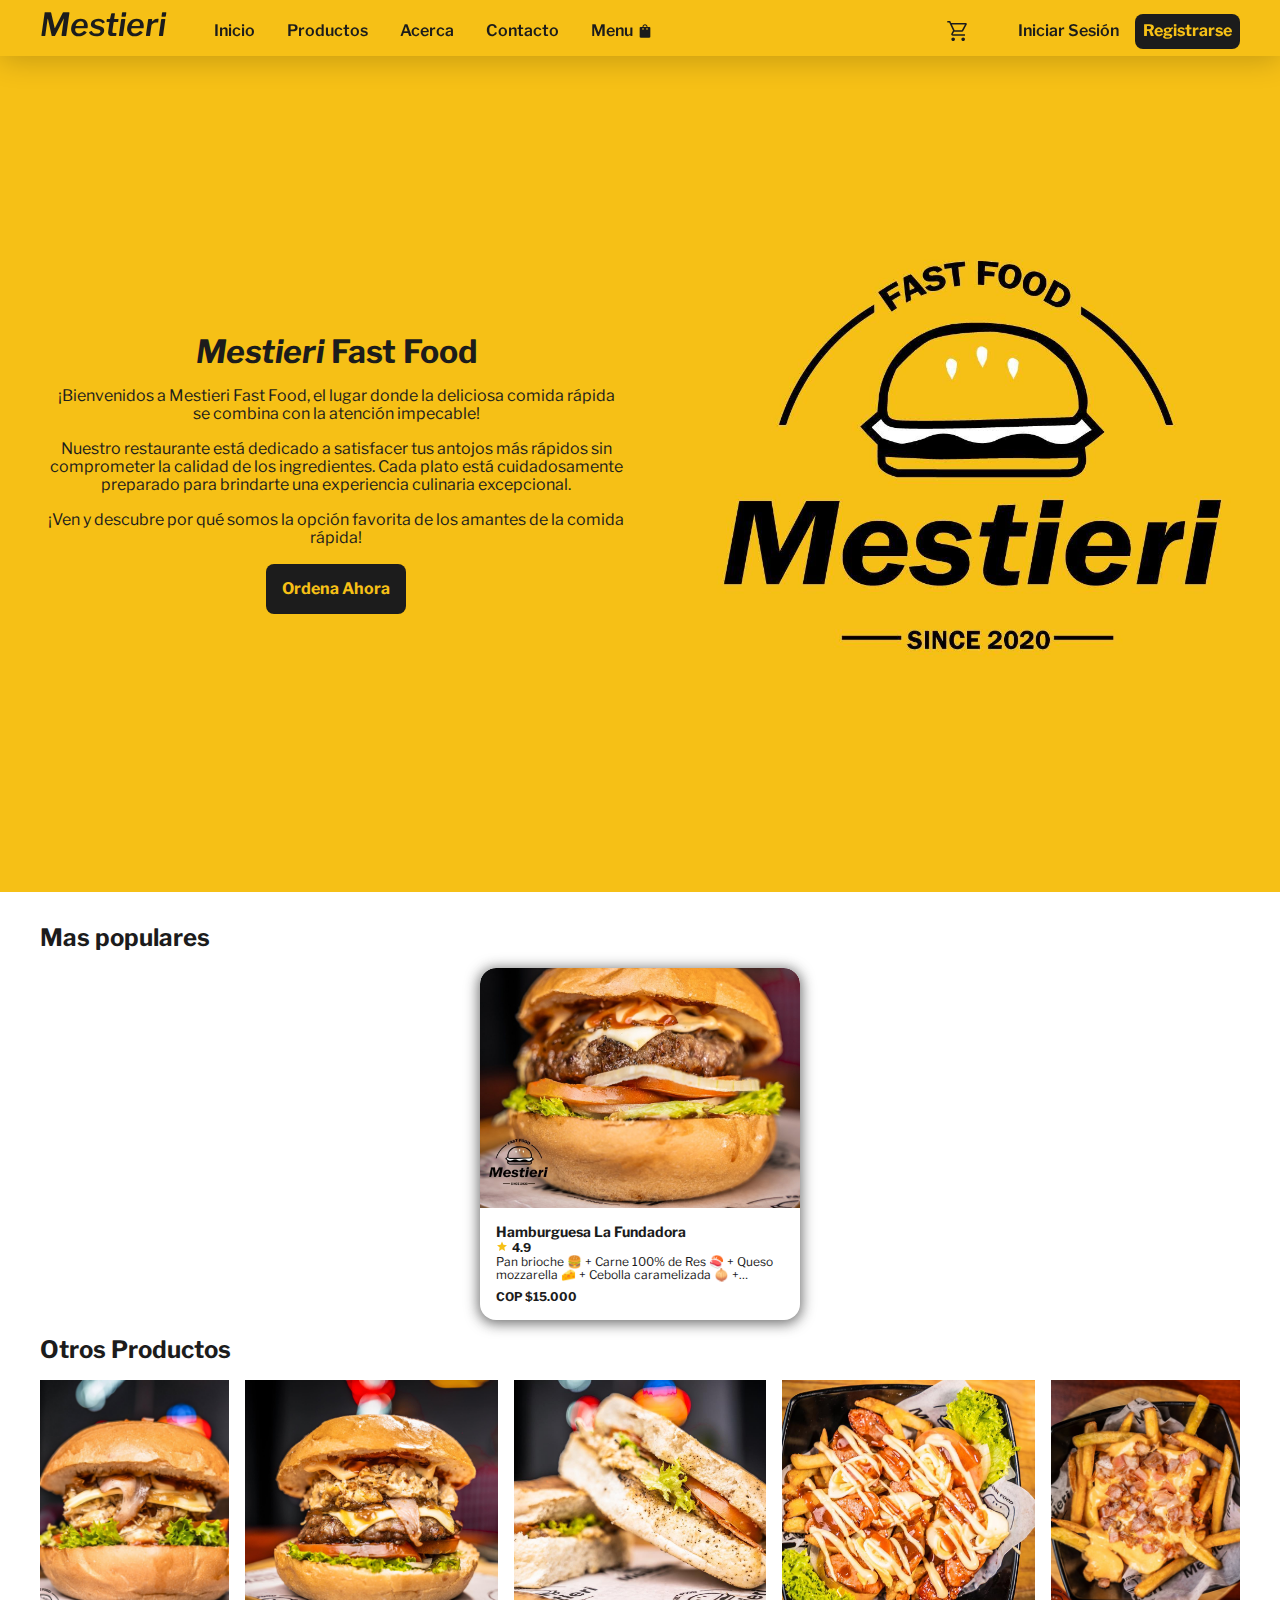
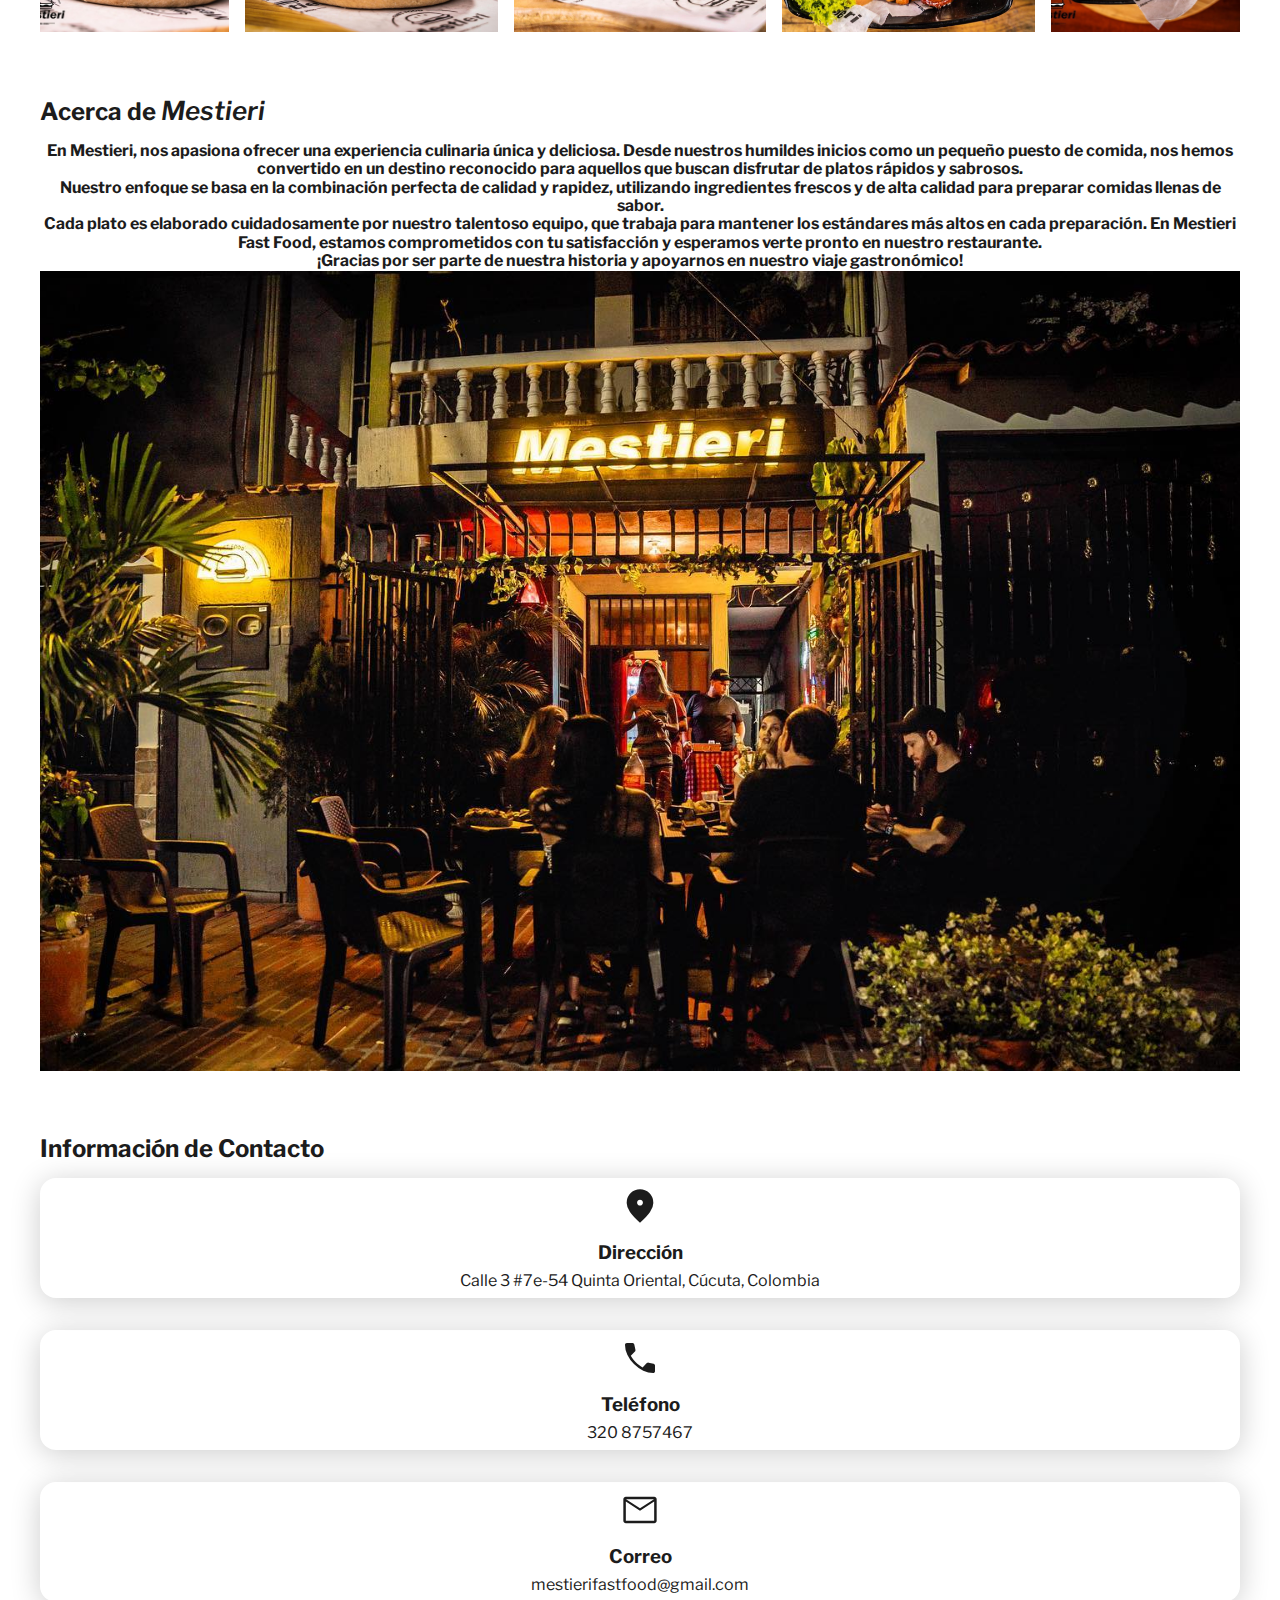
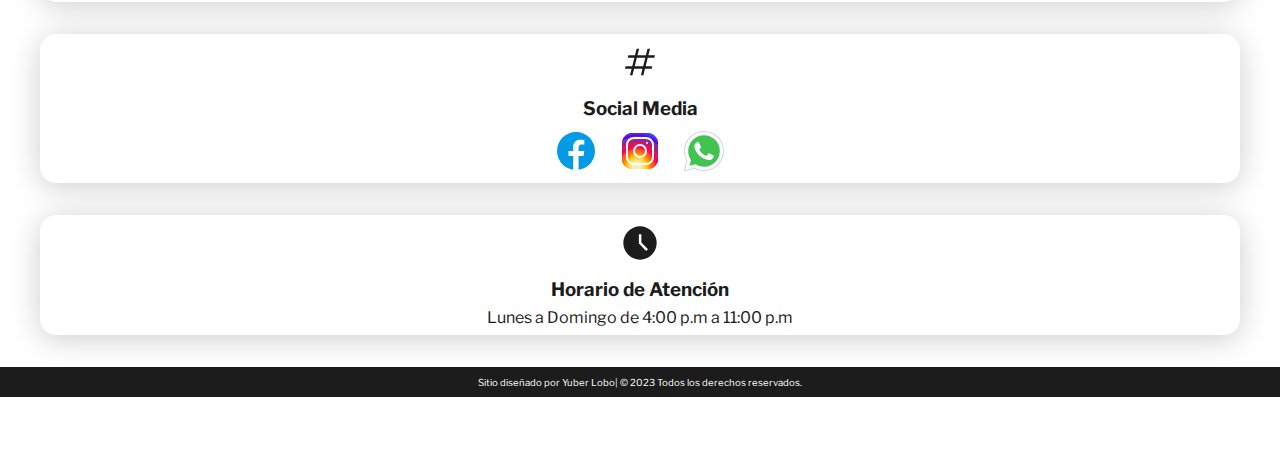
==== commit 0667ea58: "Se añade el archivo products.json y se cargan los productos en el index.html" ====
--- a/index.html
+++ b/index.html
@@ -106,7 +106,7 @@
             <article class="products__popular container_max-width">
                 <h2 class="section__title">Mas populares</h2>
 
-                <div class="cards">
+                <div>
                     <a href="#card-1" class="card__modal">
                         <div class="card">
                             <figure class="card__header">
--- a/css/style.css
+++ b/css/style.css
@@ -383,15 +383,11 @@
     padding: 1rem;
 }
 
-.card__body-section-start,
-.card__body-section-end {
+.card__product-detail,
+.card__order-detail {
     display: flex;
     justify-content: space-between;
     align-items: center;
-}
-
-.card__body-section-end {
-    /* margin-top: 0.5rem; */
 }
 
 .card__title {
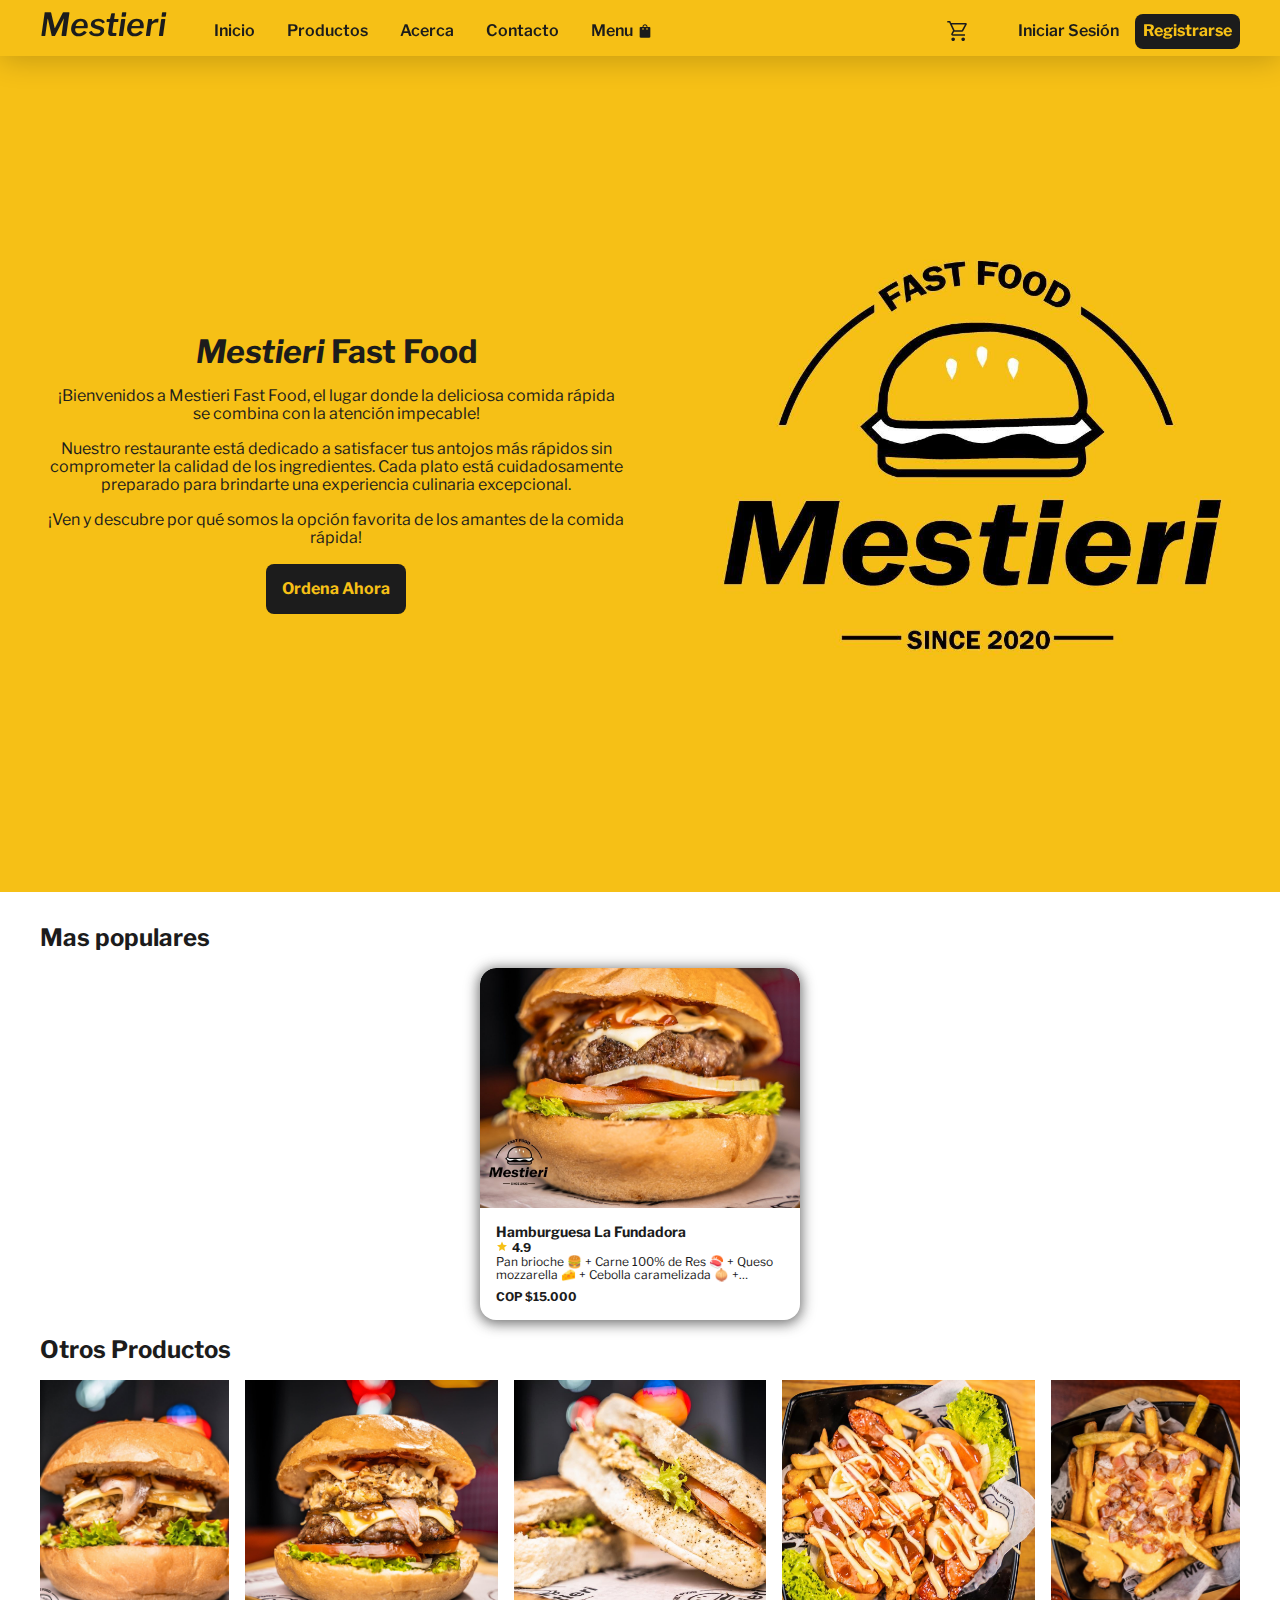
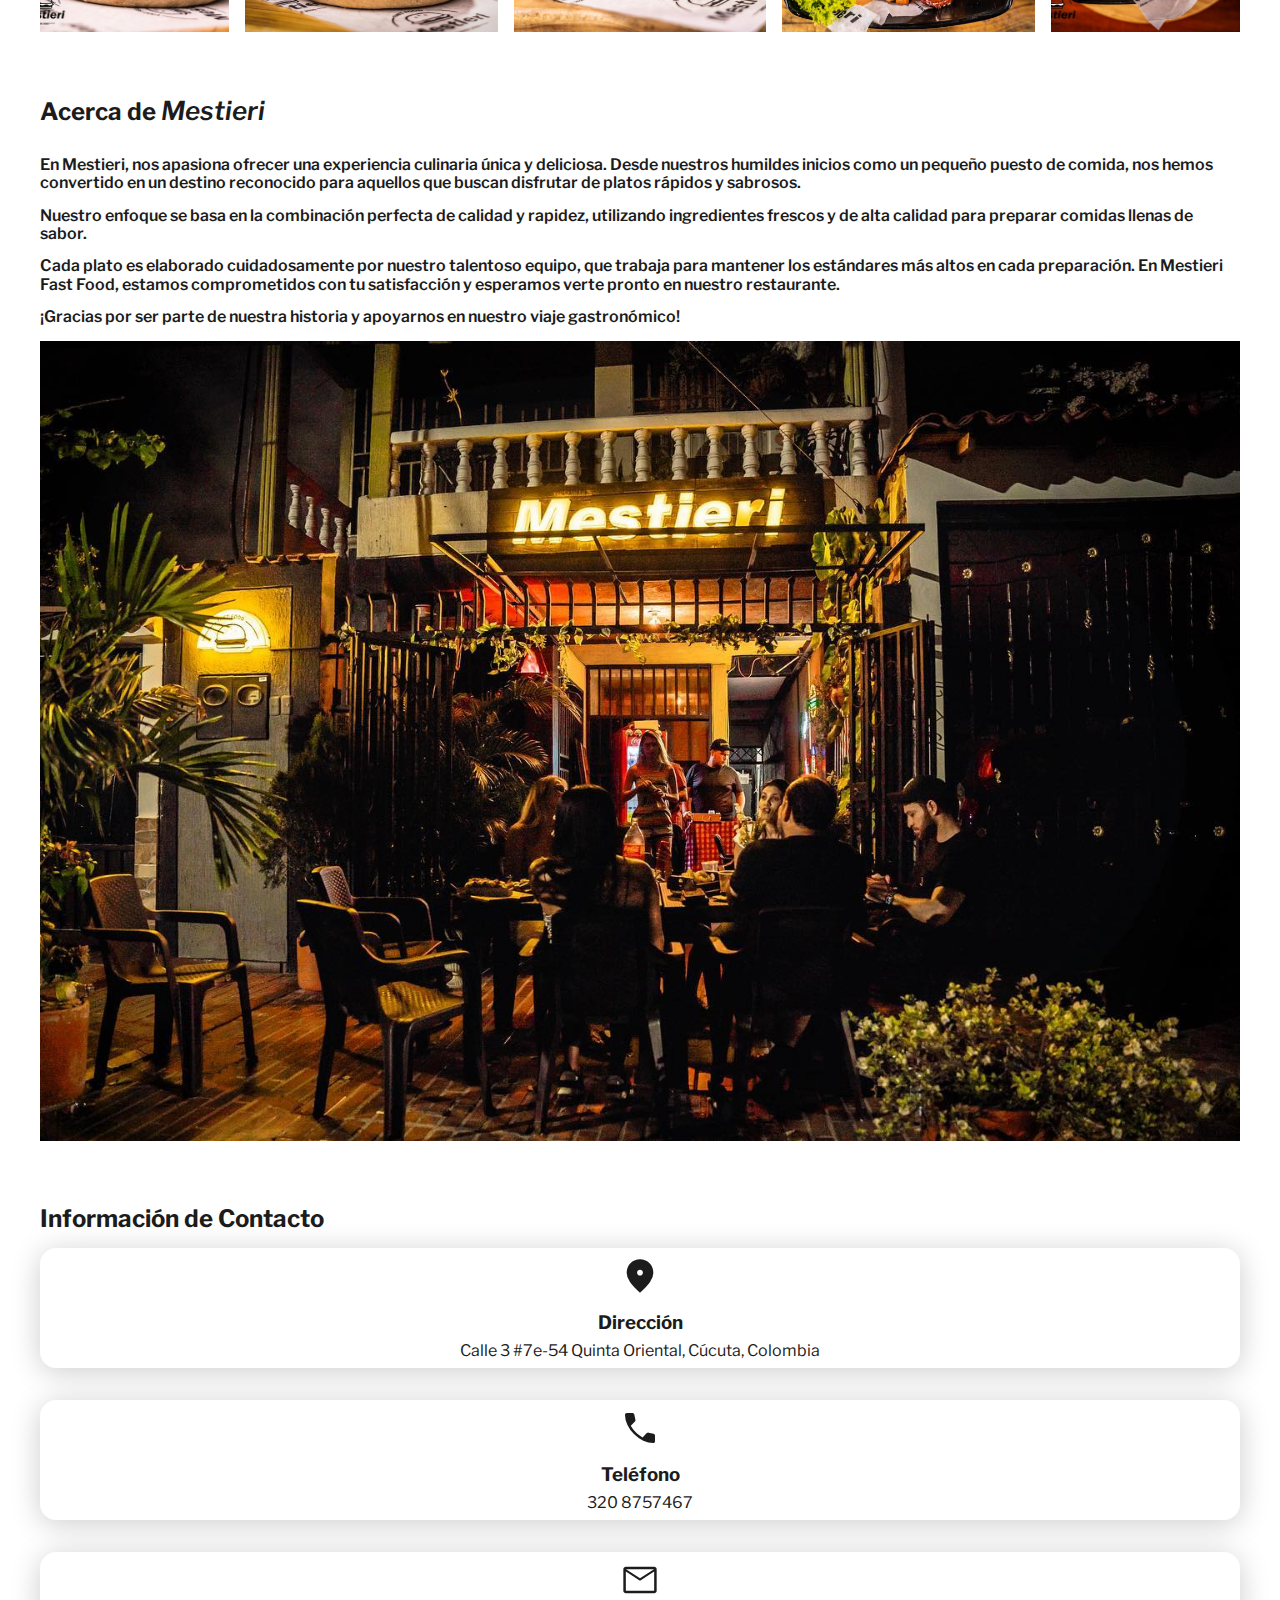
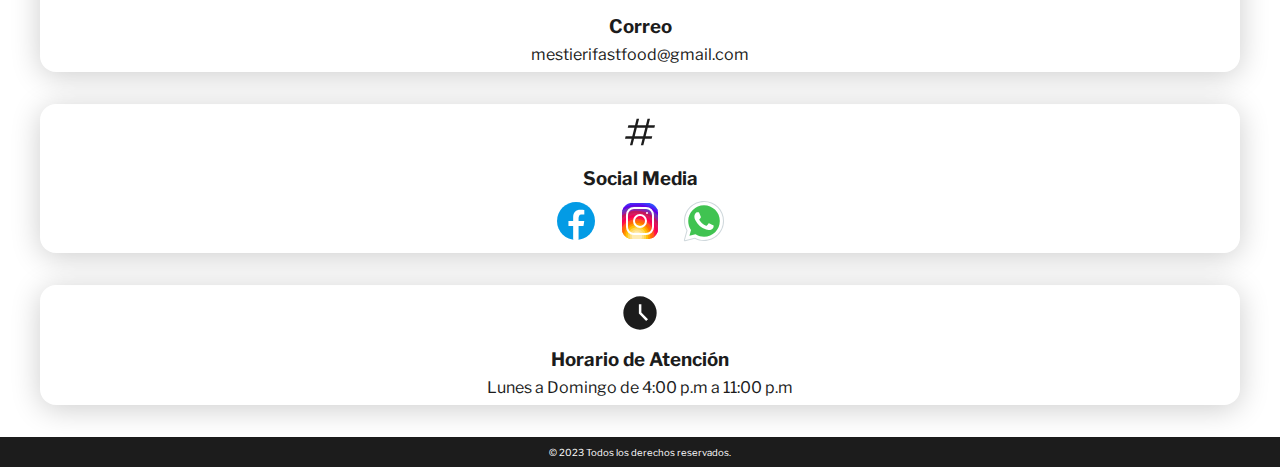
==== commit 200695c6: "Se corrige el diseño de la interfaz para la vers. desktop" ====
--- a/index.html
+++ b/index.html
@@ -168,35 +168,35 @@
                         <img class="slider__img" src="/assets/images/products/hamburguesa-de-pollo.jpg" alt="">
                         <div class="slider__hover">
                             <h3 class="slider__title">Hamburguesa de Pollo</h3>
-                            <a class="slider__btn link_to_btn link_to_btn--light" href="#">Ordena Ahora</a>
+                            <a class="slider__btn link_to_btn link_to_btn--light" href="menu.html">Ordena Ahora</a>
                         </div>
                     </div>
                     <div class="slider__slide">
                         <img class="slider__img" src="/assets/images/products/hamburguesa-mixta.jpg" alt="">
                         <div class="slider__hover">
                             <h3 class="slider__title">Hamburguesa Mixta</h3>
-                            <a class="slider__btn link_to_btn link_to_btn--light" href="#">Ordena Ahora</a>
+                            <a class="slider__btn link_to_btn link_to_btn--light" href="menu.html">Ordena Ahora</a>
                         </div>
                     </div>
                     <div class="slider__slide">
                         <img class="slider__img" src="/assets/images/products/sandwich-pollo.jpg" alt="">
                         <div class="slider__hover">
                             <h3 class="slider__title">Sandwich de Pollo</h3>
-                            <a class="slider__btn link_to_btn link_to_btn--light" href="#">Ordena Ahora</a>
+                            <a class="slider__btn link_to_btn link_to_btn--light" href="menu.html">Ordena Ahora</a>
                         </div>
                     </div>
                     <div class="slider__slide">
                         <img class="slider__img" src="/assets/images/products/salchipapa-basica-principal.jpg" alt="">
                         <div class="slider__hover">
                             <h3 class="slider__title">Salchipapa Básica Principal</h3>
-                            <a class="slider__btn link_to_btn link_to_btn--light" href="#">Ordena Ahora</a>
+                            <a class="slider__btn link_to_btn link_to_btn--light" href="menu.html">Ordena Ahora</a>
                         </div>
                     </div>
                     <div class="slider__slide">
                         <img class="slider__img" src="/assets/images/products/papas-cheedar.jpg" alt="">
                         <div class="slider__hover">
                             <h3 class="slider__title">Papas Cheedar</h3>
-                            <a class="slider__btn link_to_btn link_to_btn--light" href="#">Ordena Ahora</a>
+                            <a class="slider__btn link_to_btn link_to_btn--light" href="menu.html">Ordena Ahora</a>
                         </div>
                     </div>
                 </div>
@@ -296,7 +296,9 @@
     </main>
 
     <footer class="footer">
-        <small>Sitio diseñado por <a class="footer__link" href="">Yuber Lobo</a>| © 2023 Todos los derechos
+        <!-- <small>Sitio diseñado por <a class="footer__link" href="">Yuber Lobo</a>| © 2023 Todos los derechos
+            reservados.</small> -->
+        <small>© 2023 Todos los derechos
             reservados.</small>
     </footer>
 
--- a/css/style.css
+++ b/css/style.css
@@ -892,6 +892,12 @@
     height: auto;
 }
 
+.about__container {
+    display: flex;
+    flex-direction: column;
+    gap: 0.875rem;
+}
+
 .about__span {
     font-weight: var(--font-semi-bold);
     font-style: italic;
@@ -899,9 +905,9 @@
 }
 
 .about__paragraph {
-    font-weight: var(--font-bold);
-    font-style: normal;
-    text-align: center;
+    font-weight: var(--font-semi-bold);
+    font-style: normal;
+    text-align: left;
 }
 
 .contact__info {
@@ -1059,4 +1065,8 @@
         /* backdrop-filter: blur(10px);
         transform: scaleX(-1); */
     }
+
+    .footer {
+        margin-bottom: 0;
+    }
 }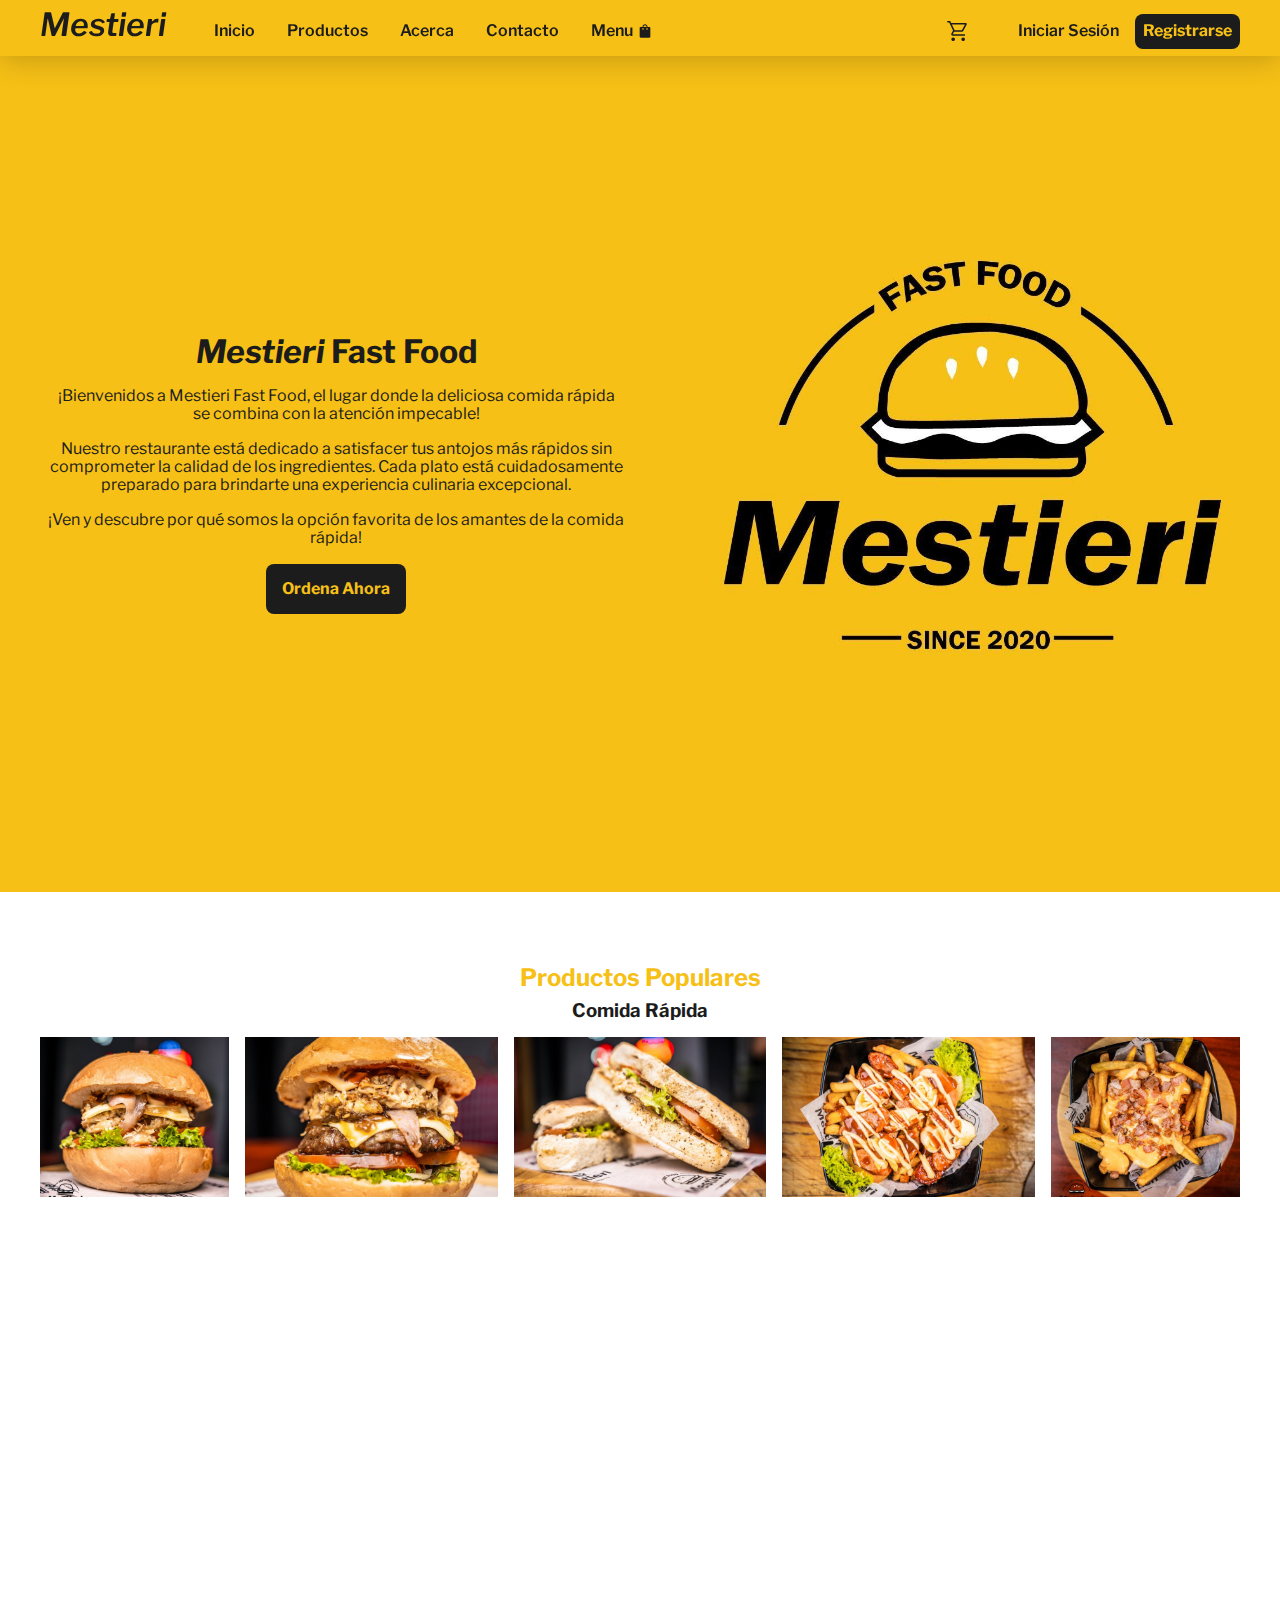
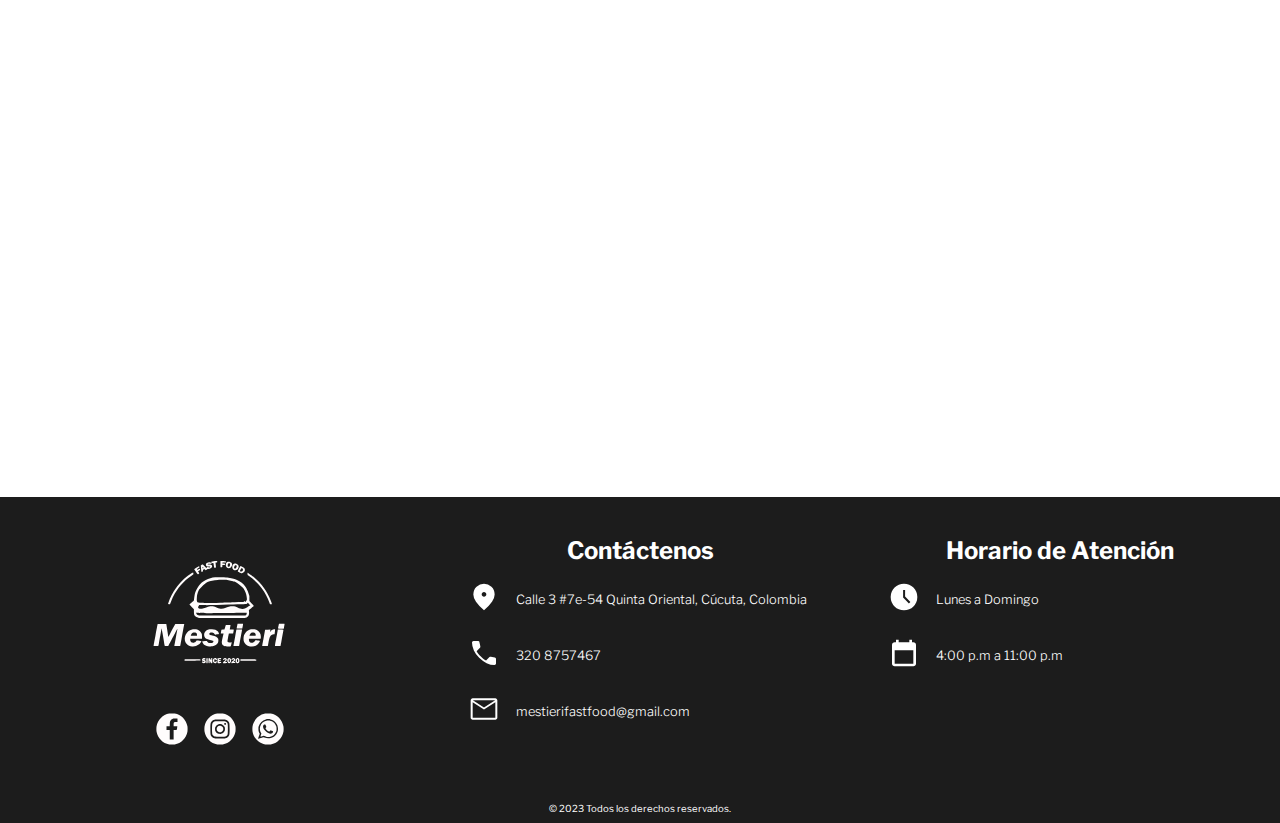
==== commit f43d4ba9: "Se corrigen diferentes apartados del front" ====
--- a/index.html
+++ b/index.html
@@ -6,7 +6,7 @@
     <meta name="viewport" content="width=device-width, initial-scale=1.0">
     <link rel="stylesheet" href="css/normalize.css">
     <link rel="stylesheet" type="text/css" href="css/style.css">
-    <title>Document</title>
+    <title>Mestieri</title>
 </head>
 
 <body>
@@ -72,6 +72,7 @@
             </div>
 
         </div>
+
     </header>
 
     <!-- *Main* -->
@@ -93,17 +94,17 @@
                 <p class="home__parragraph">
                     ¡Ven y descubre por qué somos la opción favorita de los amantes de la comida rápida!
                 </p>
-                <a class="home__btn link_to_btn link_to_btn--dark" href="#">Ordena Ahora</a>
+                <a class="home__btn link_to_btn link_to_btn--dark" href="menu.html">Ordena Ahora</a>
             </div>
             <figure class="home__figure">
-                <img class="home__img" src="assets/images/logo-mestieri.jpg" alt="">
+                <img class="home__img" src="assets/images/logos/logo-mestieri.jpg" alt="">
             </figure>
 
         </section>
 
         <section id="productos" class="products section_padding">
 
-            <article class="products__popular container_max-width">
+            <!-- <article class="products__popular container_max-width">
                 <h2 class="section__title">Mas populares</h2>
 
                 <div>
@@ -159,41 +160,42 @@
 
                 </div>
 
-            </article>
+            </article> -->
 
             <article class="products__others container_max-width">
-                <h2 class="section__title">Otros Productos</h2>
+                <h2 class="products__title section__title text-lg-center">Productos Populares</h2>
+                <h3 class="section__title text-lg-center">Comida Rápida</h3>
                 <div class="slider">
                     <div class="slider__slide">
-                        <img class="slider__img" src="/assets/images/products/hamburguesa-de-pollo.jpg" alt="">
+                        <img class="slider__img" src="assets/images/products/hamburguesa-de-pollo.jpg" alt="">
                         <div class="slider__hover">
                             <h3 class="slider__title">Hamburguesa de Pollo</h3>
                             <a class="slider__btn link_to_btn link_to_btn--light" href="menu.html">Ordena Ahora</a>
                         </div>
                     </div>
                     <div class="slider__slide">
-                        <img class="slider__img" src="/assets/images/products/hamburguesa-mixta.jpg" alt="">
+                        <img class="slider__img" src="assets/images/products/hamburguesa-mixta.jpg" alt="">
                         <div class="slider__hover">
                             <h3 class="slider__title">Hamburguesa Mixta</h3>
                             <a class="slider__btn link_to_btn link_to_btn--light" href="menu.html">Ordena Ahora</a>
                         </div>
                     </div>
                     <div class="slider__slide">
-                        <img class="slider__img" src="/assets/images/products/sandwich-pollo.jpg" alt="">
+                        <img class="slider__img" src="assets/images/products/sandwich-pollo.jpg" alt="">
                         <div class="slider__hover">
                             <h3 class="slider__title">Sandwich de Pollo</h3>
                             <a class="slider__btn link_to_btn link_to_btn--light" href="menu.html">Ordena Ahora</a>
                         </div>
                     </div>
                     <div class="slider__slide">
-                        <img class="slider__img" src="/assets/images/products/salchipapa-basica-principal.jpg" alt="">
+                        <img class="slider__img" src="assets/images/products/salchipapa-basica-principal.jpg" alt="">
                         <div class="slider__hover">
                             <h3 class="slider__title">Salchipapa Básica Principal</h3>
                             <a class="slider__btn link_to_btn link_to_btn--light" href="menu.html">Ordena Ahora</a>
                         </div>
                     </div>
                     <div class="slider__slide">
-                        <img class="slider__img" src="/assets/images/products/papas-cheedar.jpg" alt="">
+                        <img class="slider__img" src="assets/images/products/papas-cheedar.jpg" alt="">
                         <div class="slider__hover">
                             <h3 class="slider__title">Papas Cheedar</h3>
                             <a class="slider__btn link_to_btn link_to_btn--light" href="menu.html">Ordena Ahora</a>
@@ -204,10 +206,11 @@
 
         </section>
 
-        <section id="acerca" class="about section_padding hero-image" data-opacity-color="var(--white-alpha-color)"
-            data-url="url('assets/images/acerca.jpg')" data-attachment="scroll">
-            <article class="about__container container_max-width">
-                <h2 class="section__title">Acerca de <span class="about__span">Mestieri</span></h2>
+        <section id="acerca" class="about">
+
+            <article class="about__container hero-image"
+                style="--hero-image-url: url('/assets/images/acerca.jpg'); --hero-attachment: fixed; --hero-opacity-color: var(--black-alpha-color);">
+                <h2 class="section__title">Acerca de <i>Mestieri</i></h2>
 
                 <p class="about__paragraph">
                     En Mestieri, nos apasiona ofrecer una experiencia culinaria única y deliciosa. Desde nuestros
@@ -227,9 +230,9 @@
                 <p class="about__paragraph">
                     ¡Gracias por ser parte de nuestra historia y apoyarnos en nuestro viaje gastronómico!
                 </p>
-                <figure class="about__figure">
+                <!-- <figure class="about__figure">
                     <img class="about_img" src="assets/images/acerca.jpg" alt="">
-                </figure>
+                </figure> -->
             </article>
 
         </section>
@@ -237,6 +240,74 @@
         <section id="contacto" class="contact section_padding">
 
             <article class="container_max-width">
+                <!-- <h2 class="section__title">Información de Contacto</h2> -->
+                <ul class="contact__info">
+                    <li class="contact__items">
+                        <!-- <h2 class="contact__subtitle section__title"><i>Mestieri</i></h2> -->
+                        <figure class="contact__logo">
+                            <img src="assets/images/logos/logo.svg" alt="">
+                        </figure>
+                        <div class="contact__social-media">
+                            <img class="contact__icons" src="assets/icons/facebook.svg" alt="">
+                            <img class="contact__icons" src="assets/icons/instagram.svg" alt="">
+                            <img class="contact__icons" src="assets/icons/whatsapp.svg" alt="">
+                        </div>
+                    </li>
+
+                    <li class="contact__items">
+                        <h2>Contáctenos</h2>
+
+                        <div class="contact__contacts">
+                            <svg class="contact__icons icons" xmlns="http://www.w3.org/2000/svg" height="48"
+                                viewBox="0 -960 960 960" width="48">
+                                <path
+                                    d="M480.089-490Q509-490 529.5-510.589q20.5-20.588 20.5-49.5Q550-589 529.411-609.5q-20.588-20.5-49.5-20.5Q451-630 430.5-609.411q-20.5 20.588-20.5 49.5Q410-531 430.589-510.5q20.588 20.5 49.5 20.5ZM480-80Q319-217 239.5-334.5T160-552q0-150 96.5-239T480-880q127 0 223.5 89T800-552q0 100-79.5 217.5T480-80Z" />
+                            </svg>
+                            <h4 class="text-center text-lg-left">Calle 3 #7e-54 Quinta Oriental, Cúcuta, Colombia</h4>
+                        </div>
+
+                        <div class="contact__contacts">
+                            <svg class="contact__icons icons" xmlns="http://www.w3.org/2000/svg" height="48"
+                                viewBox="0 -960 960 960" width="48">
+                                <path
+                                    d="M795-120q-116 0-236.5-56T335-335Q232-438 176-558.5T120-795q0-19 13-32t32-13h140q14 0 24 10t14 25l27 126q2 14-.5 25.5T359-634L259-533q26 44 55 82t64 72q37 38 78 69.5t86 55.5l95-98q10-11 23-15t26-2l119 26q15 4 25 16t10 27v135q0 19-13 32t-32 13Z" />
+                            </svg>
+                            <h4 class="text-center">320 8757467</h4>
+                        </div>
+
+                        <div class="contact__contacts">
+                            <svg class="contact__icons icons" xmlns="http://www.w3.org/2000/svg" height="48"
+                                viewBox="0 -960 960 960" width="48">
+                                <path
+                                    d="M140-160q-24 0-42-18t-18-42v-520q0-24 18-42t42-18h680q24 0 42 18t18 42v520q0 24-18 42t-42 18H140Zm340-302L140-685v465h680v-465L480-462Zm0-60 336-218H145l335 218ZM140-685v-55 520-465Z" />
+                            </svg>
+                            <h4 class="text-center">mestierifastfood@gmail.com</h4>
+                        </div>
+                    </li>
+
+                    <li class="contact__items">
+                        <h2 class="text-center section__title">Horario de Atención</h2>
+                        <div class="contact__contacts">
+                            <svg class="contact__icons icons" xmlns="http://www.w3.org/2000/svg" height="48"
+                                viewBox="0 -960 960 960" width="48">
+                                <path
+                                    d="m627-287 45-45-159-160v-201h-60v225l174 181ZM480-80q-82 0-155-31.5t-127.5-86Q143-252 111.5-325T80-480q0-82 31.5-155t86-127.5Q252-817 325-848.5T480-880q82 0 155 31.5t127.5 86Q817-708 848.5-635T880-480q0 82-31.5 155t-86 127.5Q708-143 635-111.5T480-80Z" />
+                            </svg>
+                            <h4>Lunes a Domingo </h4>
+                        </div>
+                        <div class="contact__contacts">
+                            <svg class="contact__icons icons" xmlns="http://www.w3.org/2000/svg" height="24"
+                                viewBox="0 -960 960 960" width="24">
+                                <path
+                                    d="M200-80q-33 0-56.5-23.5T120-160v-560q0-33 23.5-56.5T200-800h40v-80h80v80h320v-80h80v80h40q33 0 56.5 23.5T840-720v560q0 33-23.5 56.5T760-80H200Zm0-80h560v-400H200v400Z" />
+                            </svg>
+                            <h4>4:00 p.m a 11:00 p.m </h4>
+                        </div>
+
+                    </li>
+                </ul>
+            </article>
+            <!-- <article class="container_max-width">
                 <h2 class="section__title">Información de Contacto</h2>
                 <ul class="contact__info">
                     <li class="contact__items">
@@ -289,7 +360,7 @@
                         <span>Lunes a Domingo de 4:00 p.m a 11:00 p.m</span>
                     </li>
                 </ul>
-            </article>
+            </article> -->
 
         </section>
 
--- a/css/style.css
+++ b/css/style.css
@@ -1,35 +1,42 @@
 /* ********** Custom Properties ********** */
 @font-face {
     font-family: Libre-Franklin;
-    src: url(/assets/fonts/LibreFranklin-Regular.ttf);
-    font-weight: 400;
+    src: url(../assets/fonts/LibreFranklin-Light.ttf);
+    font-weight: 300;
     font-style: normal;
 }
 
 @font-face {
     font-family: Libre-Franklin;
-    src: url(/assets/fonts/LibreFranklin-SemiBold.ttf);
-    font-weight: 600;
+    src: url(../assets/fonts/LibreFranklin-Regular.ttf);
+    font-weight: 400;
     font-style: normal;
 }
 
 @font-face {
     font-family: Libre-Franklin;
-    src: url(/assets/fonts/LibreFranklin-SemiBoldItalic.ttf);
+    src: url(../assets/fonts/LibreFranklin-SemiBold.ttf);
+    font-weight: 600;
+    font-style: normal;
+}
+
+@font-face {
+    font-family: Libre-Franklin;
+    src: url(../assets/fonts/LibreFranklin-SemiBoldItalic.ttf);
     font-weight: 600;
     font-style: italic;
 }
 
 @font-face {
     font-family: Libre-Franklin;
-    src: url(/assets/fonts/LibreFranklin-BoldItalic.ttf);
+    src: url(../assets/fonts/LibreFranklin-BoldItalic.ttf);
     font-weight: 700;
     font-style: italic;
 }
 
 @font-face {
     font-family: Libre-Franklin;
-    src: url(/assets/fonts/LibreFranklin-Bold.ttf);
+    src: url(../assets/fonts/LibreFranklin-Bold.ttf);
     font-weight: 700;
     font-style: normal;
 }
@@ -43,6 +50,7 @@
     --white-alpha-color: rgba(255, 255, 255, 0.5);
 
     --font: Libre-Franklin, sans-serif;
+    --font-light: 300;
     --font-regular: 400;
     --font-medium: 500;
     --font-semi-bold: 600;
@@ -155,7 +163,7 @@
     -webkit-tap-highlight-color: transparent;
 }
 
-/* ************** Components ************* */
+/* ************* Components ************* */
 
 /*? ********** Header ********** ¿*/
 
@@ -275,13 +283,12 @@
     background-image: var(--hero-image-url);
     background-attachment: var(--hero-attachment);
     background-repeat: no-repeat;
+    background-image: linear-gradient(var(--hero-opacity-color), var(--hero-opacity-color)), var(--hero-image-url);
     background-size: cover;
     background-position: center;
 }
 
-.hero-img_opacity {
-    background-image: linear-gradient(var(--hero-opacity-color), var(--hero-opacity-color)), var(--hero-image-url);
-}
+.hero-img_opacity {}
 
 /*? ********** Modal ********** ¿*/
 
@@ -767,14 +774,46 @@
     margin-bottom: 1rem;
 }
 
+.text-center {
+    text-align: center;
+}
+
+.text-left {
+    text-align: left;
+}
+
+.text-right {
+    text-align: right;
+}
+
+@media screen and (min-width: 1024px) {
+    .full-lg-screen {
+        width: 100%;
+        min-height: 100vh;
+    }
+
+    .text-lg-center {
+        text-align: center;
+    }
+
+    .text-lg-left {
+        text-align: left;
+    }
+
+    .text-lg-right {
+        text-align: right;
+    }
+}
+
 /* ************* Site Styles ************* */
-
 
 .main {
     width: 100vw;
     height: auto;
 }
 
+/*? ********** Home ********** ¿*/
+
 .home {
     display: flex;
     flex-direction: column;
@@ -783,7 +822,6 @@
     height: calc(100vh - var(--header-height));
     background-color: var(--first-color);
 }
-
 
 .home__text_sm {
     font-size: 7.5vw;
@@ -875,6 +913,9 @@
     }
 }
 
+
+/*? ********** Products ********** ¿*/
+
 .products {
     background: var(--third-color);
 }
@@ -887,27 +928,47 @@
     margin-top: 1rem;
 }
 
+.products__title {
+    color: var(--first-color);
+    margin-bottom: 0.5rem;
+}
+
+/*? ********** About ********** ¿*/
+
 .about {
+    display: flex;
+    justify-content: center;
+    align-items: center;
     width: auto;
-    height: auto;
+    height: 100vh;
 }
 
 .about__container {
     display: flex;
+    justify-content: center;
+    align-items: center;
     flex-direction: column;
     gap: 0.875rem;
-}
-
-.about__span {
-    font-weight: var(--font-semi-bold);
-    font-style: italic;
-    font-size: 1.625rem;
+    padding: 1rem;
+}
+
+.about .section__title {
+    color: var(--third-color);
+    text-align: center;
+    font-size: 2rem;
 }
 
 .about__paragraph {
-    font-weight: var(--font-semi-bold);
-    font-style: normal;
-    text-align: left;
+    font-weight: 200;
+    font-style: normal;
+    color: var(--third-color);
+    text-align: center;
+}
+
+/*? ********** Contact ********** ¿*/
+
+.contact {
+    background-color: var(--second-color);
 }
 
 .contact__info {
@@ -921,13 +982,31 @@
     flex-direction: column;
     justify-content: center;
     align-items: center;
-    gap: 0.5em;
+    gap: 1em;
     padding: 8px;
-    border-radius: 16px;
-    box-shadow: var(--box-shadow);
-}
-
-.contact__subtitle {
+    /* border-radius: 16px;
+    box-shadow: var(--box-shadow); */
+}
+
+.contact__contacts {
+    display: flex;
+    flex-direction: column;
+    align-items: center;
+    justify-content: center;
+}
+
+.contact__items h2,
+.contact__items h3,
+.contact__items h4,
+.contact__contacts h4 {
+    color: var(--third-color);
+}
+
+.contact__contacts h4 {
+    font-weight: var(--font-light);
+}
+
+.contact__items .text-center {
     margin-bottom: 0;
 }
 
@@ -936,6 +1015,7 @@
 }
 
 .contact__icons {
+    fill: var(--third-color);
     width: 40px;
     height: 40px;
     margin-bottom: 0.5rem;
@@ -945,6 +1025,8 @@
     display: flex;
     gap: 1rem;
 }
+
+/*? ********** Footer ********** ¿*/
 
 .footer {
     font-size: 75%;
@@ -963,6 +1045,7 @@
 
 @media screen and (min-width: 1024px) {
 
+    /* ************ Header ************ */
     .header {
         align-items: center;
         position: sticky;
@@ -1039,7 +1122,7 @@
         display: none;
     }
 
-    /* home */
+    /* ************ Home ************ */
     .home {
         flex-direction: row;
     }
@@ -1066,6 +1149,71 @@
         transform: scaleX(-1); */
     }
 
+    /* ************ Products ************ */
+
+    .products.section_padding {
+        padding-top: calc(var(--header-height) - 0.5rem);
+        padding-bottom: 0;
+    }
+
+    /* ************ Slider Products ************ */
+    .slider {
+        overflow-x: hidden;
+    }
+
+    .slider__slide {
+        min-width: 160px;
+        max-height: 160px;
+    }
+
+    /* ************ About ************ */
+    .about {}
+
+    .about__container {
+        height: 60vh;
+        padding: 3rem;
+    }
+
+    .about__paragraph {
+        width: 70vw;
+    }
+
+    /*? ********** Contact ********** ¿*/
+
+    .contact__info {
+        display: grid;
+        grid-template-columns: repeat(3, 30%);
+        justify-content: space-between;
+    }
+
+    .contact__items {
+        justify-content: flex-start;
+    }
+
+    .contact__logo {
+        display: flex;
+        justify-content: center;
+    }
+
+    .contact__logo img {
+        width: 160px;
+        height: 160px;
+    }
+
+    .contact__contacts {
+        width: 100%;
+        gap: 1rem;
+        font-size: 0.8rem;
+        flex-direction: row;
+        justify-content: flex-start;
+    }
+
+    .contact__icons {
+        width: 2rem;
+        height: 2rem;
+    }
+
+    /*? ********** Footer ********** ¿*/
     .footer {
         margin-bottom: 0;
     }
